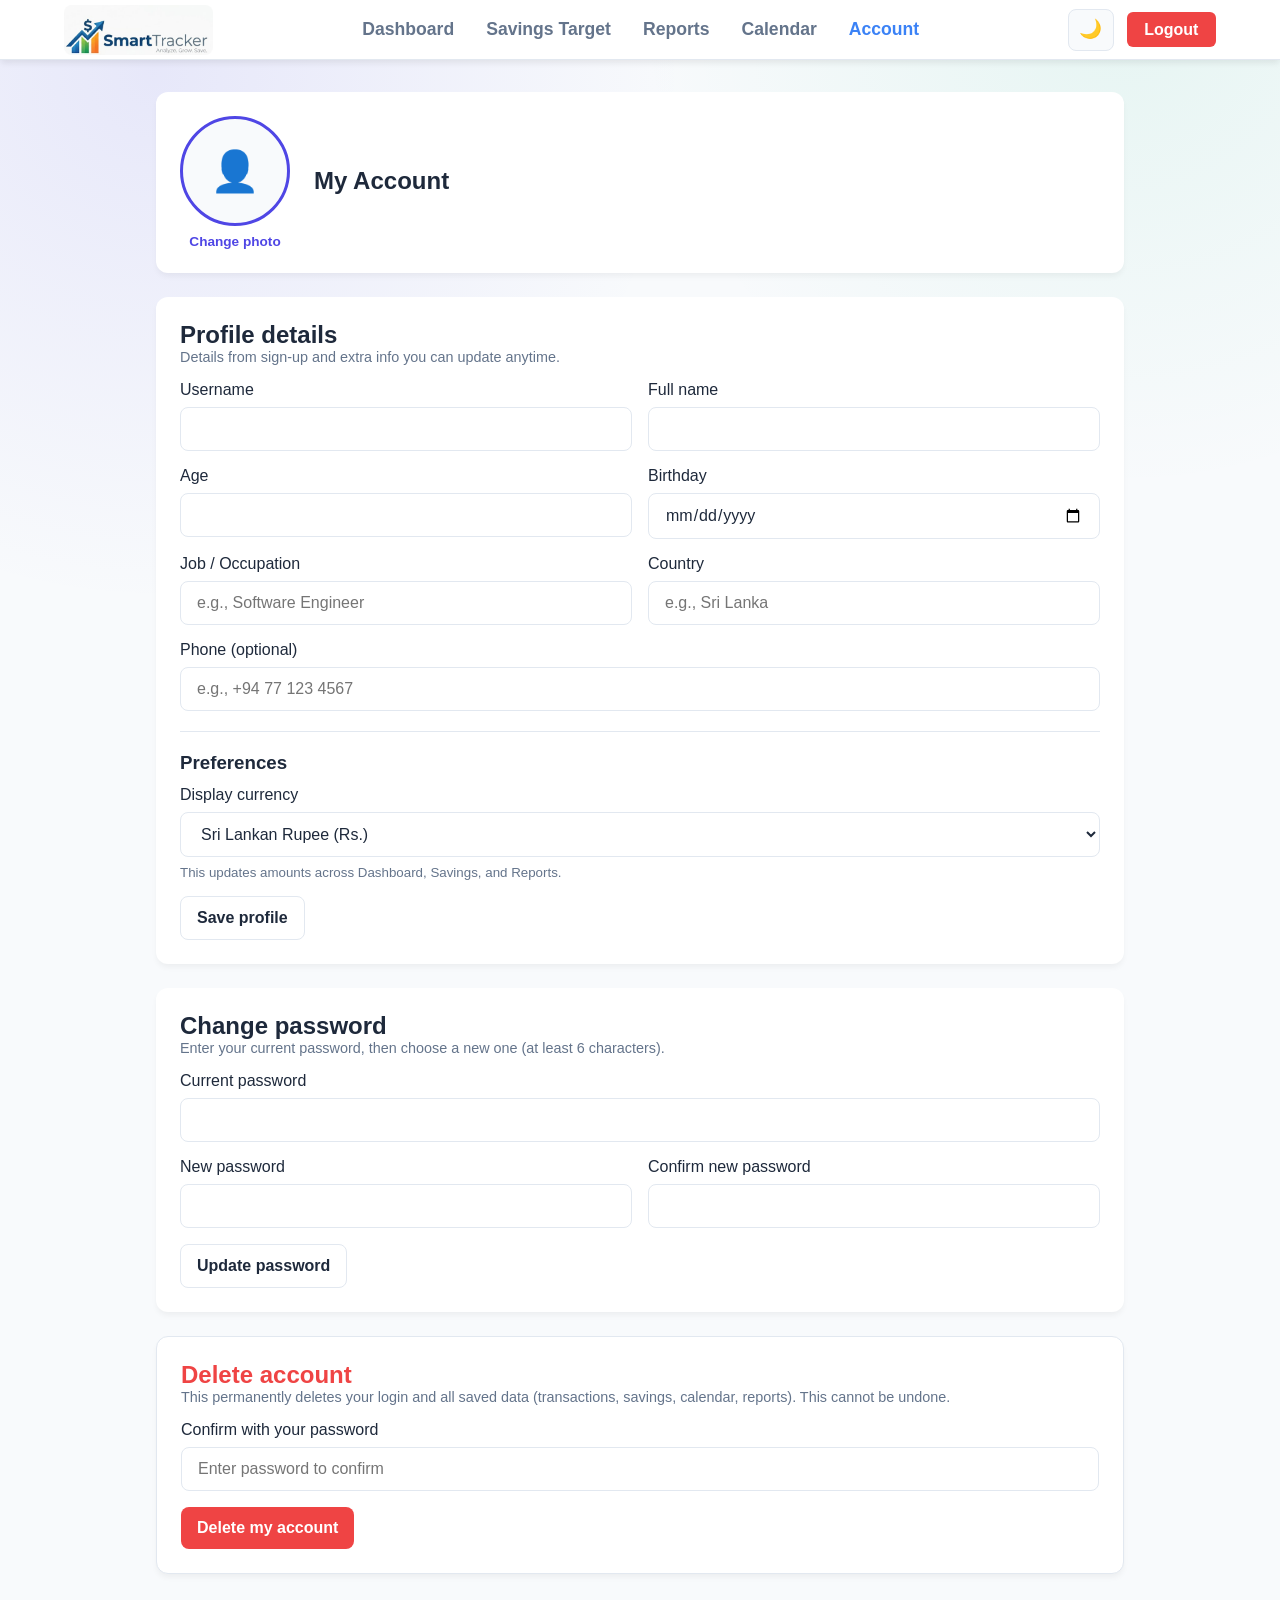
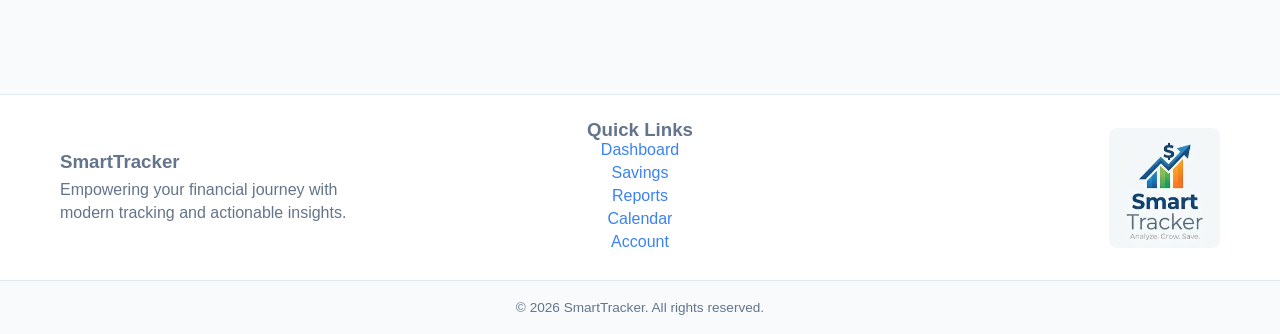
==== account.html @ 0b98fdbd "Add files via upload" ====
<!DOCTYPE html>
<html lang="en">
<head>
  <meta charset="UTF-8">
  <meta name="viewport" content="width=device-width, initial-scale=1.0">
  <title>My Account - Money Tracker</title>
  <link rel="stylesheet" href="css/main.css">
</head>
<body>
<div id="app-loading-bar" aria-hidden="true"></div>

<header class="app-header">
  <div class="nav-container">
    <a href="index.html" class="brand-logo">
      <img src="images/logo 2.png" alt="SmartTracker Logo" class="brand-logo-img">
    </a>

    <nav class="nav-links" id="nav-links">
      <a href="index.html" class="nav-link">Dashboard</a>
      <a href="savings.html" class="nav-link">Savings Target</a>
      <a href="reports.html" class="nav-link">Reports</a>
      <a href="calendar.html" class="nav-link">Calendar</a>
      <a href="account.html" class="nav-link active">Account</a>
      <button type="button" class="mobile-menu-logout">Logout</button>
    </nav>

    <div class="nav-actions">
      <button id="theme-toggle" class="btn-theme" type="button" aria-label="Toggle theme">🌙</button>
      <button id="logout-btn" class="btn-logout" type="button">Logout</button>
      <button id="hamburger-btn" class="hamburger-btn" type="button" aria-label="Open menu" aria-expanded="false">
        <span></span><span></span><span></span>
      </button>
    </div>
  </div>
</header>

<main>
  <section class="card account-hero">
    <div class="profile-photo-wrap">
      <img id="profile-photo-preview" class="profile-photo" src="" alt="Profile photo">
      <div id="profile-photo-placeholder" class="profile-photo-placeholder">👤</div>
      <label class="photo-upload-btn" for="profile-photo-input">Change photo</label>
      <input type="file" id="profile-photo-input" accept="image/*" hidden>
    </div>
    <div class="account-hero-text">
      <h2 id="account-display-name">My Account</h2>
      <p id="account-username" style="color:var(--text-muted); margin:0.25rem 0 0;"></p>
    </div>
  </section>

  <section class="card">
    <h2>Profile details</h2>
    <p style="color:var(--text-muted); font-size:0.9rem; margin-bottom:1rem;">
      Details from sign-up and extra info you can update anytime.
    </p>

    <form id="account-form">
      <div class="form-row">
        <div class="form-group">
          <label for="acc-username">Username</label>
          <input type="text" id="acc-username" readonly>
        </div>
        <div class="form-group">
          <label for="acc-fullname">Full name</label>
          <input type="text" id="acc-fullname" required>
        </div>
      </div>

      <div class="form-row">
        <div class="form-group">
          <label for="acc-age">Age</label>
          <input type="number" id="acc-age" min="1" required>
        </div>
        <div class="form-group">
          <label for="acc-dob">Birthday</label>
          <input type="date" id="acc-dob" required>
        </div>
      </div>

      <div class="form-row">
        <div class="form-group">
          <label for="acc-job">Job / Occupation</label>
          <input type="text" id="acc-job" placeholder="e.g., Software Engineer">
        </div>
        <div class="form-group">
          <label for="acc-country">Country</label>
          <input type="text" id="acc-country" placeholder="e.g., Sri Lanka">
        </div>
      </div>

      <div class="form-group">
        <label for="acc-phone">Phone (optional)</label>
        <input type="tel" id="acc-phone" placeholder="e.g., +94 77 123 4567">
      </div>

      <hr class="form-divider">

      <h3 style="margin-bottom:0.75rem;">Preferences</h3>
      <div class="form-group">
        <label for="acc-currency">Display currency</label>
        <select id="acc-currency">
          <option value="LKR">Sri Lankan Rupee (Rs.)</option>
          <option value="USD">US Dollar ($)</option>
          <option value="EUR">Euro (€)</option>
          <option value="GBP">British Pound (£)</option>
          <option value="INR">Indian Rupee (₹)</option>
        </select>
        <small style="color:var(--text-muted);">This updates amounts across Dashboard, Savings, and Reports.</small>
      </div>

      <div id="account-save-msg" class="save-msg" style="display:none;"></div>
      <button type="submit">Save profile</button>
    </form>
  </section>

  <section class="card">
    <h2>Change password</h2>
    <p style="color:var(--text-muted); font-size:0.9rem; margin-bottom:1rem;">
      Enter your current password, then choose a new one (at least 6 characters).
    </p>
    <form id="password-form">
      <div class="form-group">
        <label for="cur-password">Current password</label>
        <input type="password" id="cur-password" required autocomplete="current-password">
      </div>
      <div class="form-row">
        <div class="form-group">
          <label for="new-password">New password</label>
          <input type="password" id="new-password" required minlength="6" autocomplete="new-password">
        </div>
        <div class="form-group">
          <label for="confirm-password">Confirm new password</label>
          <input type="password" id="confirm-password" required minlength="6" autocomplete="new-password">
        </div>
      </div>
      <div id="password-msg" class="save-msg" style="display:none;"></div>
      <button type="submit">Update password</button>
    </form>
  </section>

  <section class="card danger-zone">
    <h2 style="color:var(--danger);">Delete account</h2>
    <p style="color:var(--text-muted); font-size:0.9rem; margin-bottom:1rem;">
      This permanently deletes your login and all saved data (transactions, savings, calendar, reports).
      This cannot be undone.
    </p>
    <div class="form-group">
      <label for="delete-password">Confirm with your password</label>
      <input type="password" id="delete-password" autocomplete="current-password" placeholder="Enter password to confirm">
    </div>
    <div id="delete-msg" class="save-msg" style="display:none;"></div>
    <button type="button" id="delete-account-btn" class="btn-danger-solid">Delete my account</button>
  </section>

</main>

<footer class="app-footer">
  <div class="footer-container">
    <div class="footer-brand">
      <h3>SmartTracker</h3>
      <p>Empowering your financial journey with<br>modern tracking and actionable insights.</p>
    </div>
    <div class="footer-links">
      <h3>Quick Links</h3>
      <ul>
        <li><a href="index.html">Dashboard</a></li>
        <li><a href="savings.html">Savings</a></li>
        <li><a href="reports.html">Reports</a></li>
        <li><a href="calendar.html">Calendar</a></li>
        <li><a href="account.html">Account</a></li>
      </ul>
    </div>
    <div class="footer-logo-wrapper">
      <img src="images/footer logo.png" alt="SmartTracker Logo" class="footer-logo-img">
    </div>
  </div>
  <div class="footer-bottom">
    <p>&copy; 2026 SmartTracker. All rights reserved.</p>
  </div>
</footer>

<script src="https://www.gstatic.com/firebasejs/10.13.2/firebase-app-compat.js"></script>
<script src="https://www.gstatic.com/firebasejs/10.13.2/firebase-auth-compat.js"></script>
<script src="https://www.gstatic.com/firebasejs/10.13.2/firebase-firestore-compat.js"></script>
<script src="js/firebase-config.js"></script>
<script src="js/firebase-init.js"></script>
<script src="js/main.js"></script>
<script src="js/account.js"></script>
</body>
</html>
---- css/main.css ----
:root {
  --primary-color: #4f46e5;
  --primary-rgb: 79, 70, 229;
  --primary-hover: #4338ca;
  --bg-color: #f8fafc;
  --card-bg: #ffffff;
  --text-color: #0f172a;
  --text-muted: #64748b;
  --border-color: #e2e8f0;
  --danger: #ef4444;
  --success: #10b981;
}

* {
  box-sizing: border-box;
  margin: 0;
  padding: 0;
  font-family: 'Segoe UI', Tahoma, Geneva, Verdana, sans-serif;
}

body {
  background-color: var(--bg-color);
  color: var(--text-color);
  display: flex;
  flex-direction: column;
  min-height: 100vh;
}

header {
  background-color: var(--card-bg);
  box-shadow: 0 1px 3px rgba(0,0,0,0.1);
  padding: 1rem 2rem;
  display: flex;
  justify-content: space-between;
  align-items: center;
  position: sticky;
  top: 0;
  z-index: 100;
}

.logo {
  display: flex;
  align-items: center;
  gap: 0.5rem;
  font-weight: 700;
  font-size: 1.25rem;
  color: var(--primary-color);
}

nav ul {
  display: flex;
  list-style: none;
  gap: 1.5rem;
}

nav a {
  text-decoration: none;
  color: var(--text-muted);
  font-weight: 500;
  transition: color 0.2s;
}

nav a:hover, nav a.active {
  color: var(--primary-color);
  font-weight: 700;
}

main {
  flex: 1;
  max-width: 1000px;
  width: 100%;
  margin: 2rem auto;
  padding: 0 1rem;
}

.card {
  background-color: var(--card-bg);
  border-radius: 12px;
  padding: 1.5rem;
  box-shadow: 0 4px 6px -1px rgba(0,0,0,0.05);
  margin-bottom: 1.5rem;
}

.form-group {
  margin-bottom: 1rem;
  display: flex;
  flex-direction: column;
  gap: 0.5rem;
}

input, select, button {
  padding: 0.75rem 1rem;
  border-radius: 8px;
  border: 1px solid var(--border-color);
  font-size: 1rem;
}

button {
  background-color: var(--primary-color);
  color: white;
  border: none;
  font-weight: 600;
  cursor: pointer;
  transition: background 0.2s;
}

button:hover {
  background-color: var(--primary-hover);
}


/* Light Theme Defaults */
:root {
  --bg-color: #f8fafc;
  --card-bg: #ffffff;
  --text-color: #1e293b;
  --text-muted: #64748b;
  --border-color: #e2e8f0;
  --primary: #3b82f6;
  --success: #10b981;
  --danger: #ef4444;
  --input-bg: #ffffff;
}

/* Dark Theme Overrides */
body.dark-mode {
  --bg-color: #0f172a;
  --card-bg: #1e293b;
  --text-color: #f8fafc;
  --text-muted: #94a3b8;
  --border-color: #334155;
  --input-bg: #0f172a;
}

/* Base Body Application */
body {
  background-color: var(--bg-color);
  color: var(--text-color);
  transition: background-color 0.3s ease, color 0.3s ease;
  font-family: Arial, sans-serif;
  margin: 0;
  padding: 0;
}

/* Cards & form controls use CSS variables */
.card, section.card {
  background-color: var(--card-bg);
  border-color: var(--border-color);
}

input, button, select {
  background-color: var(--input-bg);
  color: var(--text-color);
  border: 1px solid var(--border-color);
}

/* ==================== FULL-WIDTH FOOTER ==================== */
footer, .app-footer {
  width: 100% !important;
  max-width: 100% !important;
  background-color: var(--card-bg);
  color: var(--text-muted);
  margin-top: 4rem;
  border-top: 1px solid var(--border-color);
  box-sizing: border-box;
}

/* 3-Column Flex grid across the screen */
.footer-container {
  width: 100%;
  max-width: 1200px;
  margin: 0 auto;
  padding: 3rem 2rem 2rem;
  display: flex !important;
  flex-direction: row !important;
  justify-content: space-between !important;
  align-items: flex-start;
  gap: 2rem;
  box-sizing: border-box;
}

.footer-col {
  flex: 1;
}

/* Column 1: Brand Info */
.brand-col h3 {
  color: var(--text-color);
  font-size: 1.25rem;
  font-weight: 700;
  margin-bottom: 0.6rem;
}

.brand-col p {
  color: var(--text-muted);
  font-size: 0.9rem;
  line-height: 1.5;
  margin: 0;
  max-width: 320px;
}

/* Column 2: Quick Links (Centered alignment & left-aligned text) */
.links-col {
  display: flex;
  flex-direction: column;
  align-items: flex-start;
}

.links-col h4 {
  color: var(--text-color);
  font-size: 1rem;
  font-weight: 600;
  margin-bottom: 0.8rem;
}

.links-col ul {
  list-style: none !important;
  padding: 0 !important;
  margin: 0 !important;
}

.links-col li {
  margin-bottom: 0.5rem;
  list-style: none !important;
}

.links-col a {
  color: var(--text-muted);
  text-decoration: none;
  font-size: 0.9rem;
  transition: color 0.2s ease;
}

.links-col a:hover {
  color: var(--primary, var(--primary-color));
}

/* Column 3: Spacer for visual balance */
.empty-col {
  display: block;
}

/* Copyright Bar */
.footer-bottom {
  border-top: 1px solid var(--border-color);
  text-align: center;
  padding: 1.2rem 1.5rem;
  font-size: 0.85rem;
  color: var(--text-muted);
  background-color: var(--bg-color); /* Slightly different bottom strip */
}

@media (max-width: 600px) {
  header {
    flex-direction: column;
    gap: 1rem;
  }
  
  nav ul {
    gap: 1rem;
  }
}


/* Floating Theme Toggle Button */
.theme-toggle-btn {
  position: absolute;
  top: 1.5rem;
  right: 1.5rem;
  padding: 0.5rem 1rem;
  background-color: var(--card-bg);
  color: var(--text-color);
  border: 1px solid var(--border-color);
  border-radius: 8px;
  cursor: pointer;
  font-weight: 500;
  display: inline-flex;
  align-items: center;
  gap: 0.5rem;
  transition: all 0.2s ease;
  width: auto !important; /* Prevents stretching to full width */
  z-index: 100;
}

.theme-toggle-btn:hover {
  border-color: var(--primary);
}

/* Base layout: column flex for header/main/footer.
   Login page centers via .login-container instead of body. */
body {
  min-height: 100vh;
  display: flex;
  flex-direction: column;
  position: relative;
  margin: 0;
  padding: 0;
}


.logout-btn {
  background-color: var(--danger, #ef4444);
  color: #ffffff;
  border: none;
  padding: 0.5rem 1rem;
  border-radius: 6px;
  font-weight: 500;
  cursor: pointer;
  transition: opacity 0.2s ease;
}

.logout-btn:hover {
  opacity: 0.9;
}


/* Ensure header takes up 100% of page width */
header, .app-header {
  width: 100% !important;
  max-width: 100% !important;
  background-color: var(--card-bg);
  border-bottom: 1px solid var(--border-color);
  box-shadow: 0 4px 6px -1px rgba(0, 0, 0, 0.08);
}

/* Flex layout spread across the top */
.nav-container {
  width: 100%;
  max-width: 1400px; /* Expands wider across the screen */
  margin: 0 auto;
  padding: 0.8rem 2rem;
  display: flex !important;
  flex-direction: row !important;
  align-items: center !important;
  justify-content: space-between !important;
  box-sizing: border-box;
}

/* Left Section: Logo & Name */
.brand-logo {
  display: flex;
  align-items: center;
  gap: 0.6rem;
  text-decoration: none;
  font-size: 1.25rem;
  font-weight: 700;
  color: var(--text-color);
  white-space: nowrap;
}

.brand-name {
  color: var(--primary, var(--primary-color));
}

/* Middle Section: Links */
.nav-links {
  display: flex;
  align-items: center;
  gap: 2rem;
}

.nav-link {
  color: var(--text-muted);
  text-decoration: none;
  font-size: 1.1rem;
  font-weight: 500;
  white-space: nowrap;
  transition: color 0.2s ease;
  font-weight: 700;
}

.nav-link:hover,
.nav-link.active {
  color: var(--primary, var(--primary-color));
}

/* Right Section: Buttons */
.nav-actions {
  display: flex;
  align-items: center;
  gap: 0.8rem;
  white-space: nowrap;
}

.btn-theme {
  background: var(--bg-color);
  color: var(--text-color);
  border: 1px solid var(--border-color);
  padding: 0.55rem 1rem;
  border-radius: 6px;
  cursor: pointer;
  font-weight: 500;
}

.btn-logout {
  background: #ef4444;
  color: #ffffff;
  border: none;
  padding: 0.55rem 1.1rem;
  border-radius: 6px;
  cursor: pointer;
  font-weight: 600;
}


.brand-logo {
  display: flex;
  align-items: center;
  text-decoration: none;
}

.brand-logo-img {
  height: 55px;       /* Adjust this height to match your header size */
  width: auto;        /* Keeps original proportions */
  object-fit: contain;
  display: block;
  border-radius: 0.5rem;
}



/* Lock the header height */
.app-header {
  height: 60px; /* Set your preferred navbar height */
  display: flex;
  align-items: center;
  position: relative; /* Keeps positioning predictable */
}

.nav-container {
  height: 100%;
  display: flex;
  align-items: center;
}

/* Allow the image to scale larger without forcing the parent height */
.brand-logo-img {
  height: 50px; /* Larger than default, fits comfortably */
  width: auto;
  object-fit: contain;
}




/* Lock footer container height and arrange 3 equal columns */
.app-footer {
  background-color: var(--card-bg);
  overflow: hidden;
}

.footer-container {
  display: flex;
  align-items: center;
  justify-content: space-between;
  max-width: 1200px;
  margin: 0 auto;
  padding: 24px 20px;
  min-height: 140px; /* Locked fixed height for the container */
  box-sizing: border-box;
}

/* Equal distribution ensures center alignment for column 2 */
.footer-brand,
.footer-links,
.footer-logo-wrapper {
  flex: 1;
}

/* Left Column */
.footer-brand {
  text-align: left;
}

.footer-brand p {
  line-height: 1.4;
  margin-top: 6px;
}

/* Center Column */
.footer-links {
  text-align: center;
}

.footer-links ul {
  list-style: none;
  padding: 0;
  margin: 0;
}

.footer-links a {
  text-decoration: none;
  color: var(--primary, var(--primary-color));
}

/* Right Column: Logo sizing without increasing footer height */
.footer-logo-wrapper {
  display: flex;
  justify-content: flex-end;
  align-items: center;
  height: 100%;
}

.footer-logo-img {
  height: 120px; /* Make it as big as you want */
  width: auto;
  object-fit: contain;
  border-radius: 8px; /* Optional clean corners if image has a background */
}

.footer-links li {
  margin-bottom: 5px; /* Small gap between each link */
}


/* ==================== AMBIENT BACKGROUND (all app pages) ==================== */
/* Soft, theme-aware color washes instead of a static photo, so it always
   looks right whether the user is in light or dark mode. */
body {
  background-image:
    radial-gradient(circle at 12% 8%, rgba(var(--primary-rgb), 0.10), transparent 38%),
    radial-gradient(circle at 88% 0%, rgba(16, 185, 129, 0.08), transparent 34%),
    radial-gradient(circle at 50% 100%, rgba(239, 68, 68, 0.05), transparent 40%);
  background-attachment: fixed;
  background-repeat: no-repeat;
  background-color: var(--bg-color);
}

/* Cards sit on a solid surface so the wash reads as depth, not clutter */
.card {
  position: relative;
}

/* ==================== LOGIN PAGE HERO BACKGROUND ==================== */
.login-container {
  min-height: 100vh;
  width: 100%;
  display: flex;
  flex-direction: column;
  align-items: center;
  justify-content: center;
  position: relative;
  overflow: hidden;
  padding: 2rem 1rem;
  box-sizing: border-box;
  background-image:
    radial-gradient(circle at 18% 20%, rgba(var(--primary-rgb), 0.35), transparent 45%),
    radial-gradient(circle at 82% 8%, rgba(16, 185, 129, 0.22), transparent 42%),
    radial-gradient(circle at 50% 100%, rgba(239, 68, 68, 0.14), transparent 45%),
    var(--bg-color);
}

/* Fine dot-grid texture layered on top of the gradient wash for polish */
.login-container::before {
  content: "";
  position: absolute;
  inset: 0;
  background-image: radial-gradient(rgba(var(--primary-rgb), 0.35) 1px, transparent 1px);
  background-size: 26px 26px;
  -webkit-mask-image: radial-gradient(circle at 50% 30%, black, transparent 75%);
  mask-image: radial-gradient(circle at 50% 30%, black, transparent 75%);
  opacity: 0.35;
  pointer-events: none;
}

.login-card {
  position: relative;
  z-index: 1;
  box-shadow: 0 20px 45px -15px rgba(0, 0, 0, 0.25);
  border: 1px solid var(--border-color);
}

/* ---- Login hero: logo, name, tagline above the card ---- */
.login-brand {
  position: relative;
  z-index: 1;
  display: flex;
  flex-direction: column;
  align-items: center;
  text-align: center;
  margin-bottom: 0.5rem;
}

.login-brand-logo {
  height: 84px;
  width: auto;
  object-fit: contain;
  border-radius: 1rem;
  padding: 0.6rem;
  background: var(--card-bg);
  box-shadow: 0 12px 30px -10px rgba(var(--primary-rgb), 0.45);
  margin-bottom: 1rem;
}

@media (prefers-reduced-motion: no-preference) {
  .login-brand-logo {
    animation: login-logo-float 4s ease-in-out infinite;
  }
}

@keyframes login-logo-float {
  0%, 100% { transform: translateY(0); }
  50% { transform: translateY(-6px); }
}

.login-brand-name {
  font-size: 2rem;
  font-weight: 800;
  color: var(--text-color);
  margin: 0 0 0.4rem;
  letter-spacing: -0.01em;
}

.login-brand-name span {
  color: var(--primary-color);
}

.login-brand-tagline {
  color: var(--text-muted);
  font-size: 0.95rem;
  max-width: 320px;
  margin: 0;
}

@media (prefers-reduced-motion: no-preference) {
  .login-card {
    animation: login-card-in 0.5s ease both;
  }
}

@keyframes login-card-in {
  from { opacity: 0; transform: translateY(10px); }
  to { opacity: 1; transform: translateY(0); }
}




/* ==================== MOBILE RESPONSIVE NAV ==================== */
.hamburger-btn {
  display: none;
  flex-direction: column;
  justify-content: center;
  align-items: center;
  gap: 5px;
  width: 42px;
  height: 42px;
  padding: 8px;
  background: var(--bg-color);
  border: 1px solid var(--border-color);
  border-radius: 8px;
  cursor: pointer;
  transition: border-color 0.2s ease, background 0.2s ease;
}

.hamburger-btn span {
  display: block;
  width: 20px;
  height: 2.5px;
  background: var(--text-color);
  border-radius: 2px;
  transition: transform 0.25s ease, opacity 0.25s ease;
}

.hamburger-btn.open span:nth-child(1) {
  transform: translateY(7.5px) rotate(45deg);
}
.hamburger-btn.open span:nth-child(2) {
  opacity: 0;
}
.hamburger-btn.open span:nth-child(3) {
  transform: translateY(-7.5px) rotate(-45deg);
}

/* Compact icon-only theme toggle */
.btn-theme {
  background: var(--bg-color);
  color: var(--text-color);
  border: 1px solid var(--border-color);
  padding: 0.45rem 0.65rem;
  border-radius: 8px;
  cursor: pointer;
  font-weight: 500;
  font-size: 1.15rem;
  line-height: 1;
  min-width: 42px;
  min-height: 42px;
  display: inline-flex;
  align-items: center;
  justify-content: center;
}

.btn-theme:hover {
  border-color: var(--primary, var(--primary-color));
}

/* Mobile-only logout inside drawer */
.mobile-menu-logout {
  display: none;
}

@media (max-width: 768px) {
  .app-header {
    height: auto;
    min-height: 60px;
  }

  .nav-container {
    padding: 0.6rem 1rem;
    position: relative;
    flex-wrap: wrap;
  }

  /* Hide desktop nav links — shown in drawer */
  .nav-links {
    display: none;
    position: absolute;
    top: 100%;
    left: 0;
    right: 0;
    flex-direction: column;
    align-items: stretch;
    gap: 0;
    background: var(--card-bg);
    border-bottom: 1px solid var(--border-color);
    box-shadow: 0 8px 24px rgba(0, 0, 0, 0.12);
    padding: 0.5rem 0;
    z-index: 200;
  }

  .nav-links.open {
    display: flex;
  }

  .nav-links .nav-link {
    padding: 0.9rem 1.25rem;
    font-size: 1rem;
    border-bottom: 1px solid var(--border-color);
  }

  .nav-links .nav-link:last-of-type {
    border-bottom: none;
  }

  .mobile-menu-logout {
    display: block;
    margin: 0.75rem 1.25rem 0.5rem;
    width: calc(100% - 2.5rem);
    text-align: center;
    background: #ef4444;
    color: #fff;
    border: none;
    padding: 0.7rem 1rem;
    border-radius: 8px;
    font-weight: 600;
    cursor: pointer;
  }

  /* Hide desktop logout — use mobile one in drawer */
  .nav-actions .btn-logout {
    display: none;
  }

  .hamburger-btn {
    display: inline-flex;
  }

  .nav-actions {
    gap: 0.5rem;
  }

  /* Footer stacks on mobile */
  .footer-container {
    flex-direction: column !important;
    align-items: center !important;
    text-align: center;
    min-height: auto;
    padding: 1.5rem 1rem;
    gap: 1.5rem;
  }

  .footer-brand,
  .footer-links,
  .footer-logo-wrapper {
    flex: none;
    width: 100%;
    text-align: center;
  }

  .footer-logo-wrapper {
    justify-content: center;
  }

  .footer-logo-img {
    height: 80px;
  }

  .footer-links ul {
    display: flex;
    flex-direction: column;
    align-items: center;
    gap: 0.35rem;
  }

  /* Summary cards stack */
  main .card [style*="display: flex"] {
    flex-direction: column !important;
  }

  /* Login theme button stays compact */
  .theme-toggle-btn {
    top: 1rem;
    right: 1rem;
    padding: 0.45rem 0.65rem;
    min-width: 42px;
    font-size: 1.15rem;
  }
}

@media (max-width: 480px) {
  .brand-logo-img {
    height: 40px;
  }

  main {
    margin: 1rem auto;
    padding: 0 0.75rem;
  }

  .card {
    padding: 1rem;
  }
}

main {
  flex: 1;
  width: 100%;
  max-width: 1000px;
  margin: 2rem auto;
  padding: 0 1rem;
  box-sizing: border-box;
}


/* Locked category when Type = Income */
#category:disabled {
  opacity: 0.85;
  cursor: not-allowed;
  background-color: var(--bg-color);
  color: var(--text-muted);
}


/* ==================== ACCOUNT PAGE ==================== */
.account-hero {
  display: flex;
  align-items: center;
  gap: 1.5rem;
  flex-wrap: wrap;
}

.profile-photo-wrap {
  display: flex;
  flex-direction: column;
  align-items: center;
  gap: 0.5rem;
}

.profile-photo,
.profile-photo-placeholder {
  width: 110px;
  height: 110px;
  border-radius: 50%;
  object-fit: cover;
  border: 3px solid var(--primary-color);
  background: var(--bg-color);
}

.profile-photo-placeholder {
  display: flex;
  align-items: center;
  justify-content: center;
  font-size: 2.5rem;
}

.profile-photo {
  display: none;
}

.photo-upload-btn {
  font-size: 0.85rem;
  color: var(--primary-color);
  cursor: pointer;
  font-weight: 600;
}

.photo-upload-btn:hover {
  text-decoration: underline;
}

.form-row {
  display: flex;
  gap: 1rem;
  flex-wrap: wrap;
}

.form-row .form-group {
  flex: 1;
  min-width: 160px;
}

.form-divider {
  border: none;
  border-top: 1px solid var(--border-color);
  margin: 1.25rem 0;
}

.save-msg {
  padding: 0.65rem 0.9rem;
  border-radius: 8px;
  margin-bottom: 0.75rem;
  font-size: 0.9rem;
}

.save-msg.success {
  background: #d1fae5;
  color: #065f46;
  border: 1px solid #10b981;
}

body.dark-mode .save-msg.success {
  background: #064e3b;
  color: #a7f3d0;
}

/* ==================== BILL MONTHLY PROMPT ==================== */
.bill-monthly-box {
  background: var(--bg-color);
  border: 1px dashed var(--primary-color);
  border-radius: 8px;
  padding: 0.9rem 1rem;
  margin-bottom: 1rem;
}

.bill-monthly-q {
  font-weight: 600;
  margin-bottom: 0.5rem;
}

.bill-monthly-options {
  display: flex;
  flex-direction: column;
  gap: 0.4rem;
}

.bill-monthly-options label {
  display: flex;
  align-items: center;
  gap: 0.5rem;
  font-size: 0.95rem;
  cursor: pointer;
}

/* ==================== CALENDAR ==================== */
.cal-header {
  display: flex;
  align-items: center;
  justify-content: space-between;
  gap: 0.75rem;
  margin-bottom: 1rem;
}

.cal-title-wrap {
  text-align: center;
  flex: 1;
}

.cal-title-wrap h2 {
  margin: 0;
}

.cal-nav-btn {
  width: 42px;
  height: 42px;
  border-radius: 8px;
  font-size: 1.4rem;
  line-height: 1;
  padding: 0;
  background: var(--bg-color);
  color: var(--text-color);
  border: 1px solid var(--border-color);
  cursor: pointer;
}

.cal-nav-btn:hover {
  border-color: var(--primary-color);
  color: var(--primary-color);
}

.cal-weekdays {
  display: grid;
  grid-template-columns: repeat(7, 1fr);
  gap: 4px;
  margin-bottom: 4px;
  text-align: center;
  font-size: 0.8rem;
  font-weight: 600;
  color: var(--text-muted);
}

.cal-grid {
  display: grid;
  grid-template-columns: repeat(7, 1fr);
  gap: 4px;
}

.cal-cell {
  min-height: 72px;
  background: var(--bg-color);
  border: 1px solid var(--border-color);
  border-radius: 8px;
  padding: 4px;
  cursor: pointer;
  transition: border-color 0.15s;
  overflow: hidden;
}

.cal-cell:hover {
  border-color: var(--primary-color);
}

.cal-cell.empty {
  background: transparent;
  border-color: transparent;
  cursor: default;
}

.cal-cell.today {
  border-color: var(--primary-color);
  box-shadow: inset 0 0 0 1px var(--primary-color);
}

.cal-cell.has-event {
  background: rgba(var(--primary-rgb), 0.06);
}

.cal-day-num {
  font-size: 0.85rem;
  font-weight: 700;
  margin-bottom: 2px;
}

.cal-event-chip {
  font-size: 0.65rem;
  background: var(--primary-color);
  color: #fff;
  border-radius: 4px;
  padding: 1px 4px;
  margin-top: 2px;
  white-space: nowrap;
  overflow: hidden;
  text-overflow: ellipsis;
}

.cal-event-chip.bill {
  background: var(--danger);
}

.cal-event-more {
  font-size: 0.65rem;
  color: var(--text-muted);
}

.event-list {
  list-style: none;
  padding: 0;
  margin: 0;
}

.event-item {
  display: flex;
  justify-content: space-between;
  align-items: flex-start;
  gap: 0.75rem;
  padding: 0.9rem 0;
  border-bottom: 1px solid var(--border-color);
  flex-wrap: wrap;
}

.event-meta {
  font-size: 0.85rem;
  color: var(--text-muted);
  margin-top: 0.25rem;
}

.event-desc {
  font-size: 0.9rem;
  margin-top: 0.25rem;
}

.event-actions {
  display: flex;
  gap: 0.4rem;
}

.btn-edit-ev,
.btn-del-ev,
.btn-secondary {
  background: var(--bg-color);
  color: var(--text-color);
  border: 1px solid var(--border-color);
  padding: 0.35rem 0.7rem;
  border-radius: 6px;
  font-size: 0.85rem;
  cursor: pointer;
  font-weight: 500;
}

.btn-del-ev {
  background: #ef4444;
  color: #fff;
  border: none;
}

.btn-secondary {
  width: auto;
}

.badge-bill,
.badge-recur {
  display: inline-block;
  font-size: 0.7rem;
  padding: 0.1rem 0.4rem;
  border-radius: 4px;
  margin-left: 0.35rem;
  font-weight: 600;
}

.badge-bill {
  background: #fee2e2;
  color: #b91c1c;
}

.badge-recur {
  background: #dbeafe;
  color: #1d4ed8;
}

body.dark-mode .badge-bill {
  background: #7f1d1d;
  color: #fecaca;
}

body.dark-mode .badge-recur {
  background: #1e3a8a;
  color: #bfdbfe;
}

/* Toast notifications */
.app-toast {
  position: fixed;
  bottom: 1.25rem;
  left: 50%;
  transform: translateX(-50%) translateY(120%);
  background: var(--card-bg);
  color: var(--text-color);
  border: 1px solid var(--border-color);
  box-shadow: 0 10px 30px rgba(0,0,0,0.15);
  padding: 0.85rem 1.25rem;
  border-radius: 10px;
  z-index: 9999;
  max-width: min(92vw, 420px);
  font-size: 0.95rem;
  transition: transform 0.3s ease;
  pointer-events: none;
}

.app-toast.show {
  transform: translateX(-50%) translateY(0);
}

@media (max-width: 600px) {
  .cal-cell {
    min-height: 54px;
  }
  .cal-event-chip {
    display: none;
  }
  .cal-cell.has-event .cal-day-num::after {
    content: '';
    display: inline-block;
    width: 6px;
    height: 6px;
    border-radius: 50%;
    background: var(--primary-color);
    margin-left: 3px;
    vertical-align: middle;
  }
}


/* Account security sections */
.danger-zone {
  border: 1px solid rgba(239, 68, 68, 0.35);
}

.btn-danger-solid {
  background: #ef4444 !important;
  color: #fff !important;
  border: none !important;
  font-weight: 600;
  cursor: pointer;
  padding: 0.75rem 1rem;
  border-radius: 8px;
}

.btn-danger-solid:hover {
  opacity: 0.9;
}

.save-msg.error {
  background: #fee2e2;
  color: #991b1b;
  border: 1px solid #ef4444;
}

body.dark-mode .save-msg.error {
  background: #7f1d1d;
  color: #fecaca;
}


/* ==================== REPORT DETAIL ==================== */
.detail-top-bar {
  display: flex;
  justify-content: space-between;
  align-items: center;
  gap: 1rem;
  margin-bottom: 1rem;
  flex-wrap: wrap;
}

.back-link {
  text-decoration: none;
  color: var(--primary-color);
  font-weight: 700;
}

.report-hero h1 {
  margin: 0.15rem 0 0.35rem;
  font-size: 1.6rem;
}

.report-kicker {
  text-transform: uppercase;
  letter-spacing: 0.06em;
  font-size: 0.75rem;
  font-weight: 700;
  color: var(--primary-color);
  margin: 0;
}

.report-meta {
  color: var(--text-muted);
  font-size: 0.9rem;
  margin: 0 0 1.25rem;
}

.stat-grid {
  display: grid;
  grid-template-columns: repeat(4, 1fr);
  gap: 0.75rem;
}

.stat-card {
  background: var(--bg-color);
  border: 1px solid var(--border-color);
  border-radius: 10px;
  padding: 1rem;
}

.stat-card small {
  color: var(--text-muted);
  display: block;
  margin-bottom: 0.35rem;
}

.stat-card h3 {
  margin: 0;
  font-size: 1.15rem;
}

.stat-card.income h3 { color: var(--success); }
.stat-card.expense h3 { color: var(--danger); }
.stat-card.count h3 { color: var(--primary-color); }

.section-head h2 {
  margin: 0 0 0.2rem;
  font-size: 1.2rem;
}

.section-sub {
  color: var(--text-muted);
  font-size: 0.9rem;
  margin: 0 0 1rem;
}

.section-head.row-between {
  display: flex;
  justify-content: space-between;
  align-items: flex-start;
  gap: 1rem;
  flex-wrap: wrap;
  margin-bottom: 0.5rem;
}

.breakdown-layout {
  display: grid;
  grid-template-columns: 1fr 1.2fr;
  gap: 1.5rem;
  align-items: center;
}

.chart-wrap {
  max-width: 280px;
  margin: 0 auto;
  width: 100%;
}

.cat-table {
  width: 100%;
  border-collapse: collapse;
  font-size: 0.95rem;
}

.cat-table th,
.cat-table td {
  text-align: left;
  padding: 0.65rem 0.5rem;
  border-bottom: 1px solid var(--border-color);
}

.cat-table th {
  color: var(--text-muted);
  font-weight: 600;
  font-size: 0.8rem;
  text-transform: uppercase;
  letter-spacing: 0.03em;
}

.cat-dot {
  display: inline-block;
  width: 10px;
  height: 10px;
  border-radius: 50%;
  margin-right: 0.45rem;
  vertical-align: middle;
}

.filter-pills {
  display: flex;
  gap: 0.4rem;
  flex-wrap: wrap;
}

.pill {
  background: var(--bg-color);
  color: var(--text-color);
  border: 1px solid var(--border-color);
  border-radius: 999px;
  padding: 0.35rem 0.85rem;
  font-size: 0.85rem;
  font-weight: 600;
  cursor: pointer;
}

.pill.active {
  background: var(--primary-color);
  color: #fff;
  border-color: var(--primary-color);
}

.detail-tx-list {
  list-style: none;
  margin: 0;
  padding: 0;
}

.tx-row {
  display: flex;
  justify-content: space-between;
  align-items: center;
  gap: 1rem;
  padding: 0.85rem 0;
  border-bottom: 1px solid var(--border-color);
  flex-wrap: wrap;
}

.tx-title {
  font-weight: 600;
}

.tx-sub {
  display: flex;
  gap: 0.6rem;
  align-items: center;
  margin-top: 0.25rem;
  color: var(--text-muted);
  font-size: 0.85rem;
  flex-wrap: wrap;
}

.tx-badge {
  background: var(--bg-color);
  border: 1px solid var(--border-color);
  border-radius: 6px;
  padding: 0.1rem 0.45rem;
  font-size: 0.75rem;
  font-weight: 600;
}

.tx-amount {
  font-weight: 700;
  white-space: nowrap;
}

.tx-empty,
.empty-hint {
  color: var(--text-muted);
  padding: 1rem 0;
  list-style: none;
}

@media (max-width: 768px) {
  .stat-grid {
    grid-template-columns: 1fr 1fr;
  }
  .breakdown-layout {
    grid-template-columns: 1fr;
  }
}

@media print {
  .app-header,
  .app-footer,
  .detail-top-bar,
  .filter-pills,
  .hamburger-btn,
  .nav-actions {
    display: none !important;
  }
  body {
    background: #fff !important;
  }
  .card {
    box-shadow: none;
    border: 1px solid #ddd;
    break-inside: avoid;
  }
}

/* Login time-based greeting */
.login-greeting {
  margin-top: 0.75rem;
  font-size: 1.05rem;
  font-weight: 600;
  color: var(--primary-color, #4f46e5);
  min-height: 1.4em;
}


/* ==================== LOADING SKELETON ==================== */
body.app-loading main > .card:not(.keep-visible) {
  /* keep cards visible but stats pulse */
}

.skeleton-line {
  display: inline-block;
  height: 1.15rem;
  width: 5.5rem;
  border-radius: 6px;
  background: linear-gradient(90deg, var(--border-color) 25%, var(--bg-color) 50%, var(--border-color) 75%);
  background-size: 200% 100%;
  animation: skeleton-shimmer 1.2s ease-in-out infinite;
  vertical-align: middle;
}

.skeleton-line.wide { width: 8rem; }
.skeleton-line.block {
  display: block;
  width: 100%;
  height: 3.2rem;
  margin-top: 0.5rem;
}

@keyframes skeleton-shimmer {
  0% { background-position: 200% 0; }
  100% { background-position: -200% 0; }
}

body.app-loading #total-balance,
body.app-loading #total-income,
body.app-loading #total-expense {
  color: transparent !important;
  position: relative;
  min-height: 1.4rem;
}

body.app-loading #total-balance::after,
body.app-loading #total-income::after,
body.app-loading #total-expense::after {
  content: '';
  position: absolute;
  left: 0;
  top: 0.15rem;
  height: 1.15rem;
  width: 5.5rem;
  border-radius: 6px;
  background: linear-gradient(90deg, var(--border-color) 25%, var(--bg-color) 50%, var(--border-color) 75%);
  background-size: 200% 100%;
  animation: skeleton-shimmer 1.2s ease-in-out infinite;
}

body.app-loading #transaction-list {
  min-height: 4rem;
  position: relative;
}

body.app-loading #transaction-list::before {
  content: 'Loading your data…';
  color: var(--text-muted);
  font-size: 0.95rem;
}

/* Full-page soft overlay on first paint (optional) */
#app-loading-bar {
  position: fixed;
  top: 0;
  left: 0;
  height: 3px;
  width: 0%;
  background: var(--primary-color, #4f46e5);
  z-index: 99999;
  transition: width 0.4s ease;
  display: none;
}

body.app-loading #app-loading-bar {
  display: block;
  width: 70%;
  animation: load-bar 1.4s ease-in-out infinite;
}

@keyframes load-bar {
  0% { width: 10%; left: 0; }
  50% { width: 60%; left: 20%; }
  100% { width: 10%; left: 90%; }
}

/* ==================== CUSTOM CATEGORIES ==================== */
.custom-cat-row {
  display: flex;
  gap: 0.5rem;
  align-items: center;
  margin-top: 0.45rem;
  flex-wrap: wrap;
}

.custom-cat-row input {
  flex: 1;
  min-width: 140px;
  padding: 0.5rem 0.75rem;
  border-radius: 8px;
  border: 1px solid var(--border-color);
  background: var(--input-bg, var(--card-bg));
  color: var(--text-color);
  font-size: 0.9rem;
}

.btn-add-cat {
  background: var(--bg-color);
  color: var(--text-color);
  border: 1px solid var(--border-color);
  padding: 0.5rem 0.85rem;
  border-radius: 8px;
  font-weight: 600;
  cursor: pointer;
  font-size: 0.85rem;
  white-space: nowrap;
}

.btn-add-cat:hover {
  border-color: var(--primary-color, #4f46e5);
  color: var(--primary-color, #4f46e5);
}

.custom-cat-chips {
  display: flex;
  flex-wrap: wrap;
  gap: 0.4rem;
  margin-top: 0.55rem;
}

.cat-chip {
  display: inline-flex;
  align-items: center;
  gap: 0.35rem;
  background: var(--bg-color);
  border: 1px solid var(--border-color);
  border-radius: 999px;
  padding: 0.2rem 0.55rem 0.2rem 0.7rem;
  font-size: 0.8rem;
  font-weight: 600;
  color: var(--text-color);
}

.cat-chip button {
  background: transparent;
  border: none;
  color: var(--danger, #ef4444);
  cursor: pointer;
  font-size: 1rem;
  line-height: 1;
  padding: 0 0.15rem;
  font-weight: 700;
}

.custom-cat-hint {
  font-size: 0.8rem;
  color: var(--text-muted);
  margin-top: 0.35rem;
}
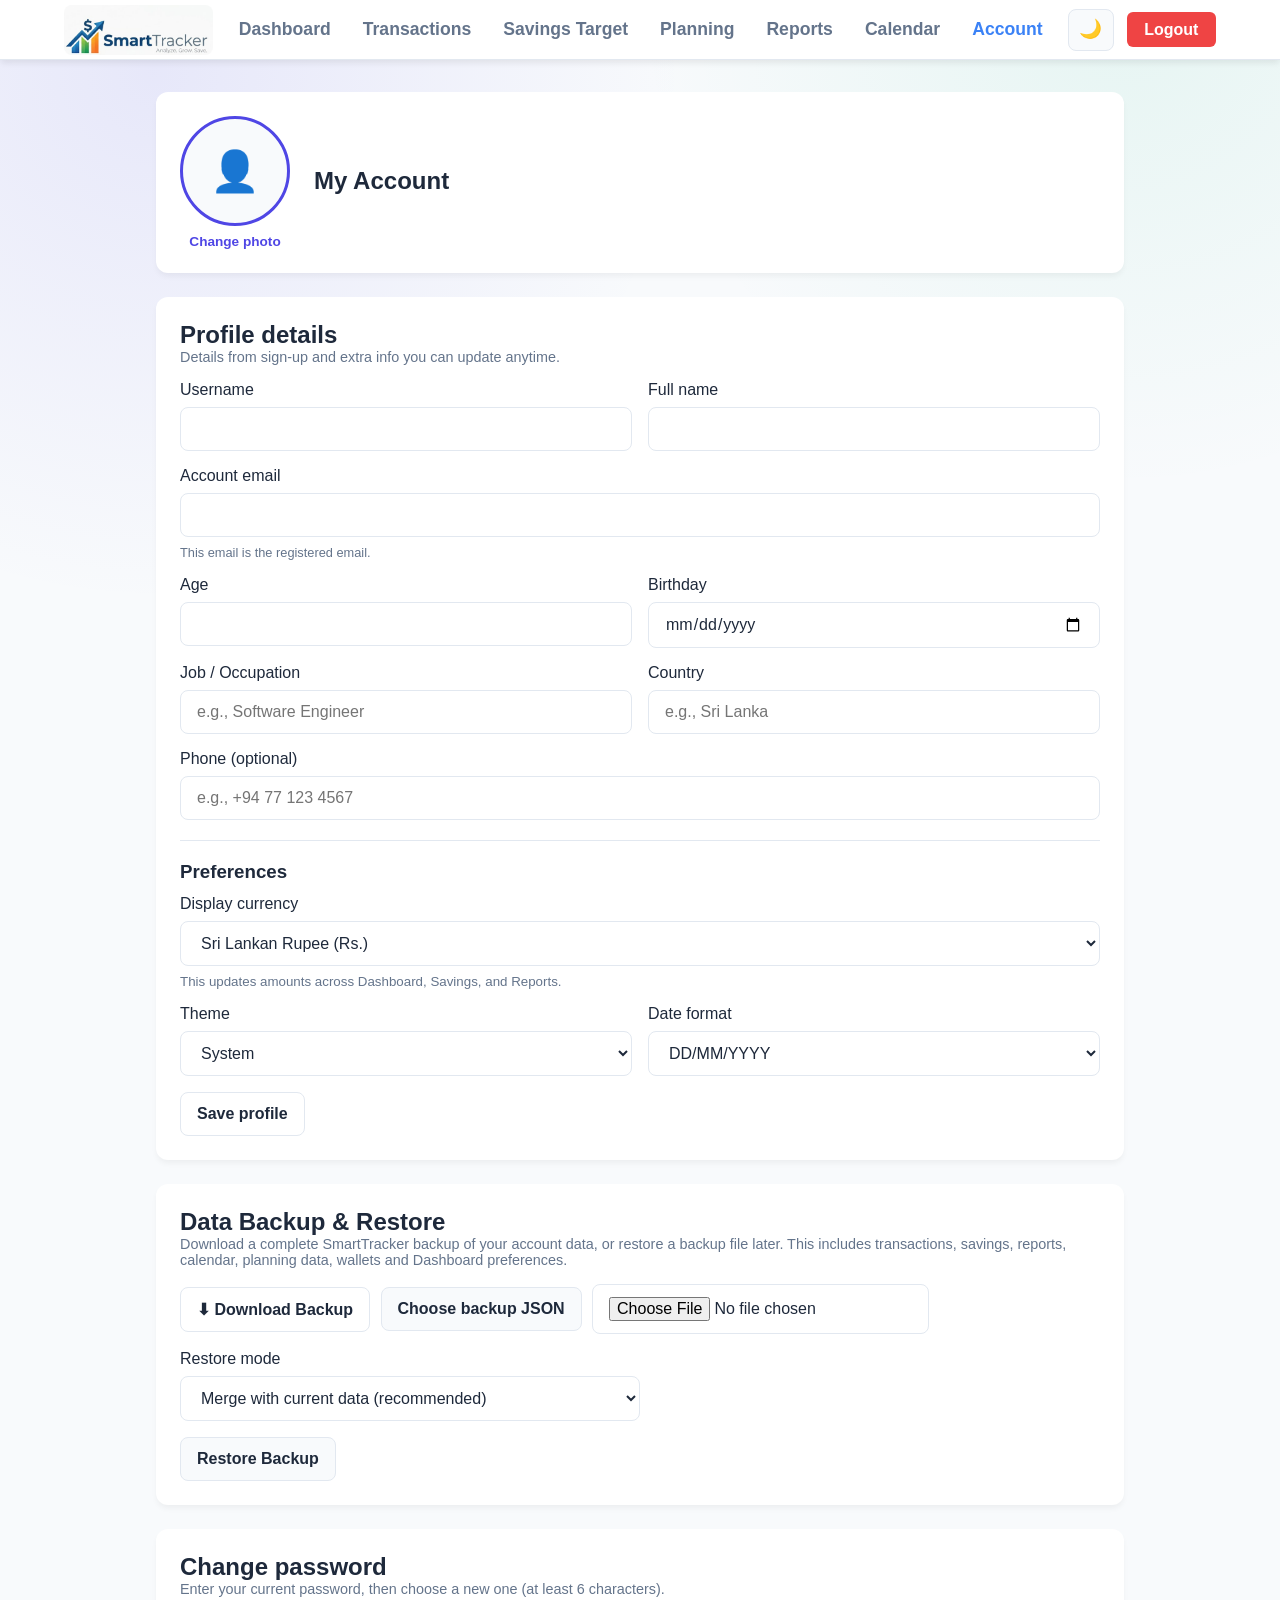
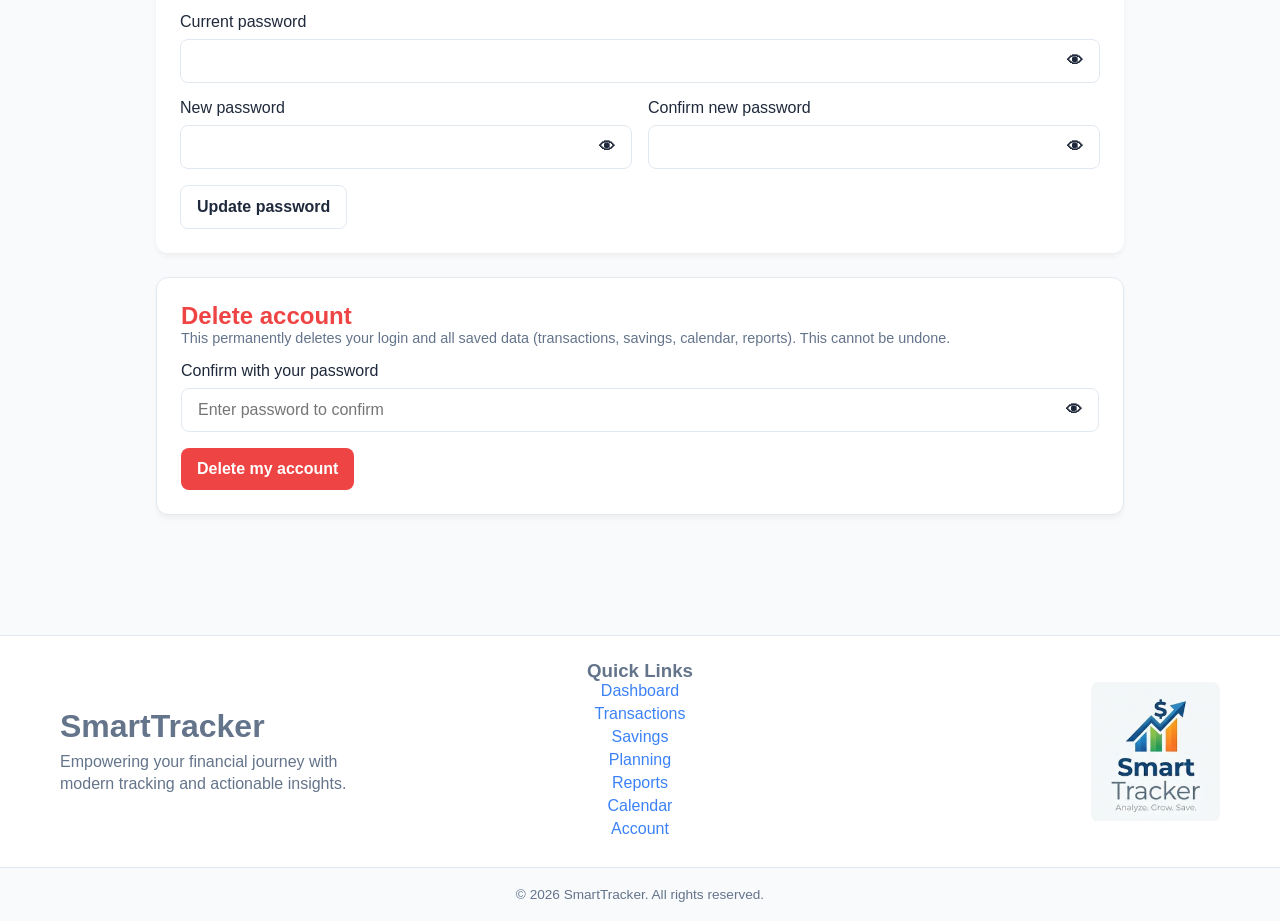
==== commit 1b5bdc2b: "Add files via upload" ====
--- a/account.html
+++ b/account.html
@@ -1,190 +1,401 @@
 <!DOCTYPE html>
 <html lang="en">
-<head>
-  <meta charset="UTF-8">
-  <meta name="viewport" content="width=device-width, initial-scale=1.0">
-  <title>My Account - Money Tracker</title>
-  <link rel="stylesheet" href="css/main.css">
-</head>
-<body>
-<div id="app-loading-bar" aria-hidden="true"></div>
-
-<header class="app-header">
-  <div class="nav-container">
-    <a href="index.html" class="brand-logo">
-      <img src="images/logo 2.png" alt="SmartTracker Logo" class="brand-logo-img">
+ <head>
+  <meta charset="utf-8"/>
+  <meta content="width=device-width, initial-scale=1.0" name="viewport"/>
+  <link href="manifest.json" rel="manifest"/>
+  <link href="icons/apple-touch-icon.png" rel="apple-touch-icon"/>
+  <meta content="#4f46e5" name="theme-color"/>
+  <meta content="yes" name="mobile-web-app-capable"/>
+  <meta content="yes" name="apple-mobile-web-app-capable"/>
+  <meta content="SmartTracker" name="apple-mobile-web-app-title"/>
+  <title>
+   My Account - Money Tracker
+  </title>
+  <link href="css/main.css" rel="stylesheet"/>
+  <link href="css/account.css" rel="stylesheet"/>
+  <link href="css/features.css" rel="stylesheet"/>
+ </head>
+ <body>
+  <div aria-hidden="true" id="app-loading-bar">
+  </div>
+  <header class="app-header">
+   <div class="nav-container">
+    <a class="brand-logo" href="index.html">
+     <img alt="SmartTracker Logo" class="brand-logo-img" src="images/logo 2.png"/>
     </a>
-
     <nav class="nav-links" id="nav-links">
-      <a href="index.html" class="nav-link">Dashboard</a>
-      <a href="savings.html" class="nav-link">Savings Target</a>
-      <a href="reports.html" class="nav-link">Reports</a>
-      <a href="calendar.html" class="nav-link">Calendar</a>
-      <a href="account.html" class="nav-link active">Account</a>
-      <button type="button" class="mobile-menu-logout">Logout</button>
+     <a class="nav-link" href="index.html">
+      Dashboard
+     </a>
+     <a class="nav-link" href="transactions.html">
+      Transactions
+     </a>
+     <a class="nav-link" href="savings.html">
+      Savings Target
+     </a>
+     <a class="nav-link" href="planning.html">
+      Planning
+     </a>
+     <a class="nav-link" href="reports.html">
+      Reports
+     </a>
+     <a class="nav-link" href="calendar.html">
+      Calendar
+     </a>
+     <a class="nav-link active" href="account.html">
+      Account
+     </a>
+     <button class="mobile-menu-logout" type="button">
+      Logout
+     </button>
     </nav>
-
     <div class="nav-actions">
-      <button id="theme-toggle" class="btn-theme" type="button" aria-label="Toggle theme">🌙</button>
-      <button id="logout-btn" class="btn-logout" type="button">Logout</button>
-      <button id="hamburger-btn" class="hamburger-btn" type="button" aria-label="Open menu" aria-expanded="false">
-        <span></span><span></span><span></span>
-      </button>
-    </div>
-  </div>
-</header>
-
-<main>
-  <section class="card account-hero">
+     <button aria-label="Toggle theme" class="btn-theme" id="theme-toggle" type="button">
+      🌙
+     </button>
+     <button class="btn-logout" id="logout-btn" type="button">
+      Logout
+     </button>
+     <button aria-expanded="false" aria-label="Open menu" class="hamburger-btn" id="hamburger-btn" type="button">
+      <span>
+      </span>
+      <span>
+      </span>
+      <span>
+      </span>
+     </button>
+    </div>
+   </div>
+  </header>
+  <main>
+   <section class="card account-hero">
     <div class="profile-photo-wrap">
-      <img id="profile-photo-preview" class="profile-photo" src="" alt="Profile photo">
-      <div id="profile-photo-placeholder" class="profile-photo-placeholder">👤</div>
-      <label class="photo-upload-btn" for="profile-photo-input">Change photo</label>
-      <input type="file" id="profile-photo-input" accept="image/*" hidden>
+     <img alt="Profile photo" class="profile-photo" id="profile-photo-preview" src=""/>
+     <div class="profile-photo-placeholder" id="profile-photo-placeholder">
+      👤
+     </div>
+     <label class="photo-upload-btn" for="profile-photo-input">
+      Change photo
+     </label>
+     <input accept="image/*" hidden="" id="profile-photo-input" type="file"/>
     </div>
     <div class="account-hero-text">
-      <h2 id="account-display-name">My Account</h2>
-      <p id="account-username" style="color:var(--text-muted); margin:0.25rem 0 0;"></p>
-    </div>
-  </section>
-
-  <section class="card">
-    <h2>Profile details</h2>
-    <p style="color:var(--text-muted); font-size:0.9rem; margin-bottom:1rem;">
-      Details from sign-up and extra info you can update anytime.
+     <h2 id="account-display-name">
+      My Account
+     </h2>
+     <p id="account-username">
+     </p>
+    </div>
+   </section>
+   <section class="card">
+    <h2>
+     Profile details
+    </h2>
+    <p class="account-style-1">
+     Details from sign-up and extra info you can update anytime.
     </p>
-
     <form id="account-form">
-      <div class="form-row">
-        <div class="form-group">
-          <label for="acc-username">Username</label>
-          <input type="text" id="acc-username" readonly>
-        </div>
-        <div class="form-group">
-          <label for="acc-fullname">Full name</label>
-          <input type="text" id="acc-fullname" required>
-        </div>
-      </div>
-
-      <div class="form-row">
-        <div class="form-group">
-          <label for="acc-age">Age</label>
-          <input type="number" id="acc-age" min="1" required>
-        </div>
-        <div class="form-group">
-          <label for="acc-dob">Birthday</label>
-          <input type="date" id="acc-dob" required>
-        </div>
-      </div>
-
-      <div class="form-row">
-        <div class="form-group">
-          <label for="acc-job">Job / Occupation</label>
-          <input type="text" id="acc-job" placeholder="e.g., Software Engineer">
-        </div>
-        <div class="form-group">
-          <label for="acc-country">Country</label>
-          <input type="text" id="acc-country" placeholder="e.g., Sri Lanka">
-        </div>
-      </div>
-
-      <div class="form-group">
-        <label for="acc-phone">Phone (optional)</label>
-        <input type="tel" id="acc-phone" placeholder="e.g., +94 77 123 4567">
-      </div>
-
-      <hr class="form-divider">
-
-      <h3 style="margin-bottom:0.75rem;">Preferences</h3>
-      <div class="form-group">
-        <label for="acc-currency">Display currency</label>
-        <select id="acc-currency">
-          <option value="LKR">Sri Lankan Rupee (Rs.)</option>
-          <option value="USD">US Dollar ($)</option>
-          <option value="EUR">Euro (€)</option>
-          <option value="GBP">British Pound (£)</option>
-          <option value="INR">Indian Rupee (₹)</option>
-        </select>
-        <small style="color:var(--text-muted);">This updates amounts across Dashboard, Savings, and Reports.</small>
-      </div>
-
-      <div id="account-save-msg" class="save-msg" style="display:none;"></div>
-      <button type="submit">Save profile</button>
+     <div class="form-row">
+      <div class="form-group">
+       <label for="acc-username">
+        Username
+       </label>
+       <input id="acc-username" readonly="" type="text"/>
+      </div>
+      <div class="form-group">
+       <label for="acc-fullname">
+        Full name
+       </label>
+       <input id="acc-fullname" required="" type="text"/>
+      </div>
+     </div>
+     <div class="form-row">
+      <div class="form-group account-email-group">
+       <label for="acc-email">
+        Account email
+       </label>
+       <input id="acc-email" readonly="" type="email"/>
+       <small class="field-hint">
+        This email is the registered email.
+       </small>
+      </div>
+     </div>
+     <div class="form-row">
+      <div class="form-group">
+       <label for="acc-age">
+        Age
+       </label>
+       <input id="acc-age" min="1" required="" type="number"/>
+      </div>
+      <div class="form-group">
+       <label for="acc-dob">
+        Birthday
+       </label>
+       <input id="acc-dob" required="" type="date"/>
+      </div>
+     </div>
+     <div class="form-row">
+      <div class="form-group">
+       <label for="acc-job">
+        Job / Occupation
+       </label>
+       <input id="acc-job" placeholder="e.g., Software Engineer" type="text"/>
+      </div>
+      <div class="form-group">
+       <label for="acc-country">
+        Country
+       </label>
+       <input id="acc-country" placeholder="e.g., Sri Lanka" type="text"/>
+      </div>
+     </div>
+     <div class="form-group">
+      <label for="acc-phone">
+       Phone (optional)
+      </label>
+      <input id="acc-phone" placeholder="e.g., +94 77 123 4567" type="tel"/>
+     </div>
+     <hr class="form-divider"/>
+     <h3 class="account-style-2">
+      Preferences
+     </h3>
+     <div class="form-group">
+      <label for="acc-currency">
+       Display currency
+      </label>
+      <select id="acc-currency">
+       <option value="LKR">
+        Sri Lankan Rupee (Rs.)
+       </option>
+       <option value="USD">
+        US Dollar ($)
+       </option>
+       <option value="EUR">
+        Euro (€)
+       </option>
+       <option value="GBP">
+        British Pound (£)
+       </option>
+       <option value="INR">
+        Indian Rupee (₹)
+       </option>
+      </select>
+      <small class="account-style-3">
+       This updates amounts across Dashboard, Savings, and Reports.
+      </small>
+     </div>
+     <div class="form-row">
+      <div class="form-group">
+       <label for="acc-theme">
+        Theme
+       </label>
+       <select id="acc-theme">
+        <option value="system">
+         System
+        </option>
+        <option value="light">
+         Light
+        </option>
+        <option value="dark">
+         Dark
+        </option>
+       </select>
+      </div>
+      <div class="form-group">
+       <label for="acc-date-format">
+        Date format
+       </label>
+       <select id="acc-date-format">
+        <option value="DD/MM/YYYY">
+         DD/MM/YYYY
+        </option>
+        <option value="MM/DD/YYYY">
+         MM/DD/YYYY
+        </option>
+        <option value="YYYY-MM-DD">
+         YYYY-MM-DD
+        </option>
+       </select>
+      </div>
+     </div>
+     <div class="save-msg" id="account-save-msg">
+     </div>
+     <button type="submit">
+      Save profile
+     </button>
     </form>
-  </section>
-
-  <section class="card">
-    <h2>Change password</h2>
-    <p style="color:var(--text-muted); font-size:0.9rem; margin-bottom:1rem;">
-      Enter your current password, then choose a new one (at least 6 characters).
+   </section>
+   <section class="card data-backup-card">
+    <h2>Data Backup &amp; Restore</h2>
+    <p class="account-style-1">Download a complete SmartTracker backup of your account data, or restore a backup file later. This includes transactions, savings, reports, calendar, planning data, wallets and Dashboard preferences.</p>
+    <div class="backup-actions">
+     <button id="download-backup-btn" type="button">⬇ Download Backup</button>
+     <label class="backup-file-label" for="restore-backup-file">Choose backup JSON</label>
+     <input accept="application/json,.json" id="restore-backup-file" type="file"/>
+    </div>
+    <div class="form-group backup-mode-group">
+     <label for="restore-mode">Restore mode</label>
+     <select id="restore-mode">
+      <option value="merge">Merge with current data (recommended)</option>
+      <option value="replace">Replace current SmartTracker data</option>
+     </select>
+    </div>
+    <button class="btn-secondary" disabled="" id="restore-backup-btn" type="button">Restore Backup</button>
+    <div aria-live="polite" class="save-msg" id="backup-restore-msg"></div>
+   </section>
+   <section class="card">
+    <h2>
+     Change password
+    </h2>
+    <p class="account-style-1">
+     Enter your current password, then choose a new one (at least 6 characters).
     </p>
     <form id="password-form">
-      <div class="form-group">
-        <label for="cur-password">Current password</label>
-        <input type="password" id="cur-password" required autocomplete="current-password">
-      </div>
-      <div class="form-row">
-        <div class="form-group">
-          <label for="new-password">New password</label>
-          <input type="password" id="new-password" required minlength="6" autocomplete="new-password">
-        </div>
-        <div class="form-group">
-          <label for="confirm-password">Confirm new password</label>
-          <input type="password" id="confirm-password" required minlength="6" autocomplete="new-password">
-        </div>
-      </div>
-      <div id="password-msg" class="save-msg" style="display:none;"></div>
-      <button type="submit">Update password</button>
+     <div class="form-group">
+      <label for="cur-password">
+       Current password
+      </label>
+      <div class="password-field">
+       <input autocomplete="current-password" id="cur-password" required="" type="password"/>
+       <button aria-label="Show password" aria-pressed="false" class="password-toggle" type="button">
+        👁
+       </button>
+      </div>
+     </div>
+     <div class="form-row">
+      <div class="form-group">
+       <label for="new-password">
+        New password
+       </label>
+       <div class="password-field">
+        <input autocomplete="new-password" id="new-password" minlength="6" required="" type="password"/>
+        <button aria-label="Show password" aria-pressed="false" class="password-toggle" type="button">
+         👁
+        </button>
+       </div>
+      </div>
+      <div class="form-group">
+       <label for="confirm-password">
+        Confirm new password
+       </label>
+       <div class="password-field">
+        <input autocomplete="new-password" id="confirm-password" minlength="6" required="" type="password"/>
+        <button aria-label="Show password" aria-pressed="false" class="password-toggle" type="button">
+         👁
+        </button>
+       </div>
+      </div>
+     </div>
+     <div class="save-msg" id="password-msg">
+     </div>
+     <button type="submit">
+      Update password
+     </button>
     </form>
-  </section>
-
-  <section class="card danger-zone">
-    <h2 style="color:var(--danger);">Delete account</h2>
-    <p style="color:var(--text-muted); font-size:0.9rem; margin-bottom:1rem;">
-      This permanently deletes your login and all saved data (transactions, savings, calendar, reports).
+   </section>
+   <section class="card danger-zone">
+    <h2 class="account-style-4">
+     Delete account
+    </h2>
+    <p class="account-style-1">
+     This permanently deletes your login and all saved data (transactions, savings, calendar, reports).
       This cannot be undone.
     </p>
     <div class="form-group">
-      <label for="delete-password">Confirm with your password</label>
-      <input type="password" id="delete-password" autocomplete="current-password" placeholder="Enter password to confirm">
-    </div>
-    <div id="delete-msg" class="save-msg" style="display:none;"></div>
-    <button type="button" id="delete-account-btn" class="btn-danger-solid">Delete my account</button>
-  </section>
-
-</main>
-
-<footer class="app-footer">
-  <div class="footer-container">
+     <label for="delete-password">
+      Confirm with your password
+     </label>
+     <div class="password-field">
+      <input autocomplete="current-password" id="delete-password" placeholder="Enter password to confirm" type="password"/>
+      <button aria-label="Show password" aria-pressed="false" class="password-toggle" type="button">
+       👁
+      </button>
+     </div>
+    </div>
+    <div class="save-msg" id="delete-msg">
+    </div>
+    <button class="btn-danger-solid" id="delete-account-btn" type="button">
+     Delete my account
+    </button>
+   </section>
+  </main>
+  <footer class="app-footer">
+   <div class="footer-container">
     <div class="footer-brand">
-      <h3>SmartTracker</h3>
-      <p>Empowering your financial journey with<br>modern tracking and actionable insights.</p>
+     <h1>
+      SmartTracker
+     </h1>
+     <p>
+      Empowering your financial journey with
+      <br/>
+      modern tracking and actionable insights.
+     </p>
     </div>
     <div class="footer-links">
-      <h3>Quick Links</h3>
-      <ul>
-        <li><a href="index.html">Dashboard</a></li>
-        <li><a href="savings.html">Savings</a></li>
-        <li><a href="reports.html">Reports</a></li>
-        <li><a href="calendar.html">Calendar</a></li>
-        <li><a href="account.html">Account</a></li>
-      </ul>
+     <h3>
+      Quick Links
+     </h3>
+     <ul>
+      <li>
+       <a href="index.html">
+        Dashboard
+       </a>
+      </li>
+      <li>
+       <a href="transactions.html">
+        Transactions
+       </a>
+      </li>
+      <li>
+       <a href="savings.html">
+        Savings
+       </a>
+      </li>
+      <li>
+       <a href="planning.html">
+        Planning
+       </a>
+      </li>
+      <li>
+       <a href="reports.html">
+        Reports
+       </a>
+      </li>
+      <li>
+       <a href="calendar.html">
+        Calendar
+       </a>
+      </li>
+      <li>
+       <a href="account.html">
+        Account
+       </a>
+      </li>
+     </ul>
     </div>
     <div class="footer-logo-wrapper">
-      <img src="images/footer logo.png" alt="SmartTracker Logo" class="footer-logo-img">
-    </div>
-  </div>
-  <div class="footer-bottom">
-    <p>&copy; 2026 SmartTracker. All rights reserved.</p>
-  </div>
-</footer>
-
-<script src="https://www.gstatic.com/firebasejs/10.13.2/firebase-app-compat.js"></script>
-<script src="https://www.gstatic.com/firebasejs/10.13.2/firebase-auth-compat.js"></script>
-<script src="https://www.gstatic.com/firebasejs/10.13.2/firebase-firestore-compat.js"></script>
-<script src="js/firebase-config.js"></script>
-<script src="js/firebase-init.js"></script>
-<script src="js/main.js"></script>
-<script src="js/account.js"></script>
-</body>
+     <img alt="SmartTracker Logo" class="footer-logo-img" src="images/footer logo.png"/>
+    </div>
+   </div>
+   <div class="footer-bottom">
+    <p>
+     © 2026 SmartTracker. All rights reserved.
+    </p>
+   </div>
+  </footer>
+  <script src="https://www.gstatic.com/firebasejs/10.13.2/firebase-app-compat.js">
+  </script>
+  <script src="https://www.gstatic.com/firebasejs/10.13.2/firebase-auth-compat.js">
+  </script>
+  <script src="https://www.gstatic.com/firebasejs/10.13.2/firebase-firestore-compat.js">
+  </script>
+  <script src="js/firebase-config.js">
+  </script>
+  <script src="js/firebase-init.js">
+  </script>
+  <script src="js/main.js">
+  </script>
+  <script src="js/account.js">
+  </script>
+ </body>
 </html>
--- a/css/main.css
+++ b/css/main.css
@@ -1,1632 +1,926 @@
 :root {
-  --primary-color: #4f46e5;
-  --primary-rgb: 79, 70, 229;
-  --primary-hover: #4338ca;
-  --bg-color: #f8fafc;
-  --card-bg: #ffffff;
-  --text-color: #0f172a;
-  --text-muted: #64748b;
-  --border-color: #e2e8f0;
-  --danger: #ef4444;
-  --success: #10b981;
+    --primary-color: #4f46e5;
+    --primary-rgb: 79, 70, 229;
+    --primary-hover: #4338ca;
+    --bg-color: #f8fafc;
+    --card-bg: #ffffff;
+    --text-color: #0f172a;
+    --text-muted: #64748b;
+    --border-color: #e2e8f0;
+    --danger: #ef4444;
+    --success: #10b981;
 }
 
 * {
-  box-sizing: border-box;
-  margin: 0;
-  padding: 0;
-  font-family: 'Segoe UI', Tahoma, Geneva, Verdana, sans-serif;
+    box-sizing: border-box;
+    margin: 0;
+    padding: 0;
+    font-family: 'Segoe UI', Tahoma, Geneva, Verdana, sans-serif;
 }
 
 body {
-  background-color: var(--bg-color);
-  color: var(--text-color);
-  display: flex;
-  flex-direction: column;
-  min-height: 100vh;
+    background-color: var(--bg-color);
+    color: var(--text-color);
+    display: flex;
+    flex-direction: column;
+    min-height: 100vh;
 }
 
 header {
-  background-color: var(--card-bg);
-  box-shadow: 0 1px 3px rgba(0,0,0,0.1);
-  padding: 1rem 2rem;
-  display: flex;
-  justify-content: space-between;
-  align-items: center;
-  position: sticky;
-  top: 0;
-  z-index: 100;
+    background-color: var(--card-bg);
+    box-shadow: 0 1px 3px rgba(0,0,0,0.1);
+    padding: 1rem 2rem;
+    display: flex;
+    justify-content: space-between;
+    align-items: center;
+    position: sticky;
+    top: 0;
+    z-index: 100;
 }
 
 .logo {
-  display: flex;
-  align-items: center;
-  gap: 0.5rem;
-  font-weight: 700;
-  font-size: 1.25rem;
-  color: var(--primary-color);
+    display: flex;
+    align-items: center;
+    gap: 0.5rem;
+    font-weight: 700;
+    font-size: 1.25rem;
+    color: var(--primary-color);
 }
 
 nav ul {
-  display: flex;
-  list-style: none;
-  gap: 1.5rem;
+    display: flex;
+    list-style: none;
+    gap: 1.5rem;
 }
 
 nav a {
-  text-decoration: none;
-  color: var(--text-muted);
-  font-weight: 500;
-  transition: color 0.2s;
+    text-decoration: none;
+    color: var(--text-muted);
+    font-weight: 500;
+    transition: color 0.2s;
 }
 
 nav a:hover, nav a.active {
-  color: var(--primary-color);
-  font-weight: 700;
+    color: var(--primary-color);
+    font-weight: 700;
 }
 
 main {
-  flex: 1;
-  max-width: 1000px;
-  width: 100%;
-  margin: 2rem auto;
-  padding: 0 1rem;
+    flex: 1;
+    max-width: 1000px;
+    width: 100%;
+    margin: 2rem auto;
+    padding: 0 1rem;
+    box-sizing: border-box;
 }
 
 .card {
-  background-color: var(--card-bg);
-  border-radius: 12px;
-  padding: 1.5rem;
-  box-shadow: 0 4px 6px -1px rgba(0,0,0,0.05);
-  margin-bottom: 1.5rem;
+    background-color: var(--card-bg);
+    border-radius: 12px;
+    padding: 1.5rem;
+    box-shadow: 0 4px 6px -1px rgba(0,0,0,0.05);
+    margin-bottom: 1.5rem;
 }
 
 .form-group {
-  margin-bottom: 1rem;
-  display: flex;
-  flex-direction: column;
-  gap: 0.5rem;
+    margin-bottom: 1rem;
+    display: flex;
+    flex-direction: column;
+    gap: 0.5rem;
 }
 
 input, select, button {
-  padding: 0.75rem 1rem;
-  border-radius: 8px;
-  border: 1px solid var(--border-color);
-  font-size: 1rem;
+    padding: 0.75rem 1rem;
+    border-radius: 8px;
+    border: 1px solid var(--border-color);
+    font-size: 1rem;
 }
 
 button {
-  background-color: var(--primary-color);
-  color: white;
-  border: none;
-  font-weight: 600;
-  cursor: pointer;
-  transition: background 0.2s;
+    background-color: var(--primary-color);
+    color: white;
+    border: none;
+    font-weight: 600;
+    cursor: pointer;
+    transition: background 0.2s;
 }
 
 button:hover {
-  background-color: var(--primary-hover);
-}
-
-
+    background-color: var(--primary-hover);
+}
 /* Light Theme Defaults */
+
 :root {
-  --bg-color: #f8fafc;
-  --card-bg: #ffffff;
-  --text-color: #1e293b;
-  --text-muted: #64748b;
-  --border-color: #e2e8f0;
-  --primary: #3b82f6;
-  --success: #10b981;
-  --danger: #ef4444;
-  --input-bg: #ffffff;
-}
-
+    --bg-color: #f8fafc;
+    --card-bg: #ffffff;
+    --text-color: #1e293b;
+    --text-muted: #64748b;
+    --border-color: #e2e8f0;
+    --primary: #3b82f6;
+    --success: #10b981;
+    --danger: #ef4444;
+    --input-bg: #ffffff;
+}
 /* Dark Theme Overrides */
+
 body.dark-mode {
-  --bg-color: #0f172a;
-  --card-bg: #1e293b;
-  --text-color: #f8fafc;
-  --text-muted: #94a3b8;
-  --border-color: #334155;
-  --input-bg: #0f172a;
-}
-
+    --bg-color: #0f172a;
+    --card-bg: #1e293b;
+    --text-color: #f8fafc;
+    --text-muted: #94a3b8;
+    --border-color: #334155;
+    --input-bg: #0f172a;
+}
 /* Base Body Application */
+
 body {
-  background-color: var(--bg-color);
-  color: var(--text-color);
-  transition: background-color 0.3s ease, color 0.3s ease;
-  font-family: Arial, sans-serif;
-  margin: 0;
-  padding: 0;
-}
-
+    background-color: var(--bg-color);
+    color: var(--text-color);
+    transition: background-color 0.3s ease, color 0.3s ease;
+    font-family: Arial, sans-serif;
+    margin: 0;
+    padding: 0;
+}
 /* Cards & form controls use CSS variables */
+
 .card, section.card {
-  background-color: var(--card-bg);
-  border-color: var(--border-color);
+    background-color: var(--card-bg);
+    border-color: var(--border-color);
 }
 
 input, button, select {
-  background-color: var(--input-bg);
-  color: var(--text-color);
-  border: 1px solid var(--border-color);
-}
-
+    background-color: var(--input-bg);
+    color: var(--text-color);
+    border: 1px solid var(--border-color);
+}
 /* ==================== FULL-WIDTH FOOTER ==================== */
+
 footer, .app-footer {
-  width: 100% !important;
-  max-width: 100% !important;
-  background-color: var(--card-bg);
-  color: var(--text-muted);
-  margin-top: 4rem;
-  border-top: 1px solid var(--border-color);
-  box-sizing: border-box;
-}
-
+    width: 100% !important;
+    max-width: 100% !important;
+    background-color: var(--card-bg);
+    color: var(--text-muted);
+    margin-top: 4rem;
+    border-top: 1px solid var(--border-color);
+    box-sizing: border-box;
+}
 /* 3-Column Flex grid across the screen */
+
 .footer-container {
-  width: 100%;
-  max-width: 1200px;
-  margin: 0 auto;
-  padding: 3rem 2rem 2rem;
-  display: flex !important;
-  flex-direction: row !important;
-  justify-content: space-between !important;
-  align-items: flex-start;
-  gap: 2rem;
-  box-sizing: border-box;
+    width: 100%;
+    max-width: 1200px;
+    margin: 0 auto;
+    padding: 3rem 2rem 2rem;
+    display: flex !important;
+    flex-direction: row !important;
+    justify-content: space-between !important;
+    align-items: flex-start;
+    gap: 2rem;
+    box-sizing: border-box;
 }
 
 .footer-col {
-  flex: 1;
-}
-
+    flex: 1;
+}
 /* Column 1: Brand Info */
+
 .brand-col h3 {
-  color: var(--text-color);
-  font-size: 1.25rem;
-  font-weight: 700;
-  margin-bottom: 0.6rem;
+    color: var(--text-color);
+    font-size: 1.25rem;
+    font-weight: 700;
+    margin-bottom: 0.6rem;
 }
 
 .brand-col p {
-  color: var(--text-muted);
-  font-size: 0.9rem;
-  line-height: 1.5;
-  margin: 0;
-  max-width: 320px;
-}
-
+    color: var(--text-muted);
+    font-size: 0.9rem;
+    line-height: 1.5;
+    margin: 0;
+    max-width: 320px;
+}
 /* Column 2: Quick Links (Centered alignment & left-aligned text) */
+
 .links-col {
-  display: flex;
-  flex-direction: column;
-  align-items: flex-start;
+    display: flex;
+    flex-direction: column;
+    align-items: flex-start;
 }
 
 .links-col h4 {
-  color: var(--text-color);
-  font-size: 1rem;
-  font-weight: 600;
-  margin-bottom: 0.8rem;
+    color: var(--text-color);
+    font-size: 1rem;
+    font-weight: 600;
+    margin-bottom: 0.8rem;
 }
 
 .links-col ul {
-  list-style: none !important;
-  padding: 0 !important;
-  margin: 0 !important;
+    list-style: none !important;
+    padding: 0 !important;
+    margin: 0 !important;
 }
 
 .links-col li {
-  margin-bottom: 0.5rem;
-  list-style: none !important;
+    margin-bottom: 0.5rem;
+    list-style: none !important;
 }
 
 .links-col a {
-  color: var(--text-muted);
-  text-decoration: none;
-  font-size: 0.9rem;
-  transition: color 0.2s ease;
+    color: var(--text-muted);
+    text-decoration: none;
+    font-size: 0.9rem;
+    transition: color 0.2s ease;
 }
 
 .links-col a:hover {
-  color: var(--primary, var(--primary-color));
-}
-
+    color: var(--primary, var(--primary-color));
+}
 /* Column 3: Spacer for visual balance */
+
 .empty-col {
-  display: block;
-}
-
+    display: block;
+}
 /* Copyright Bar */
+
 .footer-bottom {
-  border-top: 1px solid var(--border-color);
-  text-align: center;
-  padding: 1.2rem 1.5rem;
-  font-size: 0.85rem;
-  color: var(--text-muted);
-  background-color: var(--bg-color); /* Slightly different bottom strip */
+    border-top: 1px solid var(--border-color);
+    text-align: center;
+    padding: 1.2rem 1.5rem;
+    font-size: 0.85rem;
+    color: var(--text-muted);
+    background-color: var(--bg-color);
+    /* Slightly different bottom strip */
 }
 
 @media (max-width: 600px) {
-  header {
-    flex-direction: column;
-    gap: 1rem;
-  }
-  
-  nav ul {
-    gap: 1rem;
-  }
-}
-
-
+    header {
+        flex-direction: column;
+        gap: 1rem;
+    }
+    nav ul {
+        gap: 1rem;
+    }
+}
 /* Floating Theme Toggle Button */
+
 .theme-toggle-btn {
-  position: absolute;
-  top: 1.5rem;
-  right: 1.5rem;
-  padding: 0.5rem 1rem;
-  background-color: var(--card-bg);
-  color: var(--text-color);
-  border: 1px solid var(--border-color);
-  border-radius: 8px;
-  cursor: pointer;
-  font-weight: 500;
-  display: inline-flex;
-  align-items: center;
-  gap: 0.5rem;
-  transition: all 0.2s ease;
-  width: auto !important; /* Prevents stretching to full width */
-  z-index: 100;
+    position: absolute;
+    top: 1.5rem;
+    right: 1.5rem;
+    padding: 0.5rem 1rem;
+    background-color: var(--card-bg);
+    color: var(--text-color);
+    border: 1px solid var(--border-color);
+    border-radius: 8px;
+    cursor: pointer;
+    font-weight: 500;
+    display: inline-flex;
+    align-items: center;
+    gap: 0.5rem;
+    transition: all 0.2s ease;
+    width: auto !important;
+    /* Prevents stretching to full width */
+    z-index: 100;
 }
 
 .theme-toggle-btn:hover {
-  border-color: var(--primary);
-}
-
+    border-color: var(--primary);
+}
 /* Base layout: column flex for header/main/footer.
    Login page centers via .login-container instead of body. */
+
 body {
-  min-height: 100vh;
-  display: flex;
-  flex-direction: column;
-  position: relative;
-  margin: 0;
-  padding: 0;
-}
-
+    min-height: 100vh;
+    display: flex;
+    flex-direction: column;
+    position: relative;
+    margin: 0;
+    padding: 0;
+}
 
 .logout-btn {
-  background-color: var(--danger, #ef4444);
-  color: #ffffff;
-  border: none;
-  padding: 0.5rem 1rem;
-  border-radius: 6px;
-  font-weight: 500;
-  cursor: pointer;
-  transition: opacity 0.2s ease;
+    background-color: var(--danger, #ef4444);
+    color: #ffffff;
+    border: none;
+    padding: 0.5rem 1rem;
+    border-radius: 6px;
+    font-weight: 500;
+    cursor: pointer;
+    transition: opacity 0.2s ease;
 }
 
 .logout-btn:hover {
-  opacity: 0.9;
-}
-
-
+    opacity: 0.9;
+}
 /* Ensure header takes up 100% of page width */
+
 header, .app-header {
-  width: 100% !important;
-  max-width: 100% !important;
-  background-color: var(--card-bg);
-  border-bottom: 1px solid var(--border-color);
-  box-shadow: 0 4px 6px -1px rgba(0, 0, 0, 0.08);
-}
-
+    width: 100% !important;
+    max-width: 100% !important;
+    background-color: var(--card-bg);
+    border-bottom: 1px solid var(--border-color);
+    box-shadow: 0 4px 6px -1px rgba(0, 0, 0, 0.08);
+}
 /* Flex layout spread across the top */
+
 .nav-container {
-  width: 100%;
-  max-width: 1400px; /* Expands wider across the screen */
-  margin: 0 auto;
-  padding: 0.8rem 2rem;
-  display: flex !important;
-  flex-direction: row !important;
-  align-items: center !important;
-  justify-content: space-between !important;
-  box-sizing: border-box;
-}
-
+    width: 100%;
+    max-width: 1400px;
+    /* Expands wider across the screen */
+    margin: 0 auto;
+    padding: 0.8rem 2rem;
+    display: flex !important;
+    flex-direction: row !important;
+    align-items: center !important;
+    justify-content: space-between !important;
+    box-sizing: border-box;
+}
 /* Left Section: Logo & Name */
+
 .brand-logo {
-  display: flex;
-  align-items: center;
-  gap: 0.6rem;
-  text-decoration: none;
-  font-size: 1.25rem;
-  font-weight: 700;
-  color: var(--text-color);
-  white-space: nowrap;
+    display: flex;
+    align-items: center;
+    gap: 0.6rem;
+    text-decoration: none;
+    font-size: 1.25rem;
+    font-weight: 700;
+    color: var(--text-color);
+    white-space: nowrap;
 }
 
 .brand-name {
-  color: var(--primary, var(--primary-color));
-}
-
+    color: var(--primary, var(--primary-color));
+}
 /* Middle Section: Links */
+
 .nav-links {
-  display: flex;
-  align-items: center;
-  gap: 2rem;
+    display: flex;
+    align-items: center;
+    gap: 2rem;
 }
 
 .nav-link {
-  color: var(--text-muted);
-  text-decoration: none;
-  font-size: 1.1rem;
-  font-weight: 500;
-  white-space: nowrap;
-  transition: color 0.2s ease;
-  font-weight: 700;
-}
-
-.nav-link:hover,
-.nav-link.active {
-  color: var(--primary, var(--primary-color));
-}
-
+    color: var(--text-muted);
+    text-decoration: none;
+    font-size: 1.1rem;
+    font-weight: 700;
+    white-space: nowrap;
+    transition: color 0.2s ease;
+}
+
+.nav-link:hover, .nav-link.active {
+    color: var(--primary, var(--primary-color));
+}
 /* Right Section: Buttons */
+
 .nav-actions {
-  display: flex;
-  align-items: center;
-  gap: 0.8rem;
-  white-space: nowrap;
+    display: flex;
+    align-items: center;
+    gap: 0.8rem;
+    white-space: nowrap;
 }
 
 .btn-theme {
-  background: var(--bg-color);
-  color: var(--text-color);
-  border: 1px solid var(--border-color);
-  padding: 0.55rem 1rem;
-  border-radius: 6px;
-  cursor: pointer;
-  font-weight: 500;
+    background: var(--bg-color);
+    color: var(--text-color);
+    border: 1px solid var(--border-color);
+    padding: 0.55rem 1rem;
+    border-radius: 6px;
+    cursor: pointer;
+    font-weight: 500;
 }
 
 .btn-logout {
-  background: #ef4444;
-  color: #ffffff;
-  border: none;
-  padding: 0.55rem 1.1rem;
-  border-radius: 6px;
-  cursor: pointer;
-  font-weight: 600;
-}
-
+    background: #ef4444;
+    color: #ffffff;
+    border: none;
+    padding: 0.55rem 1.1rem;
+    border-radius: 6px;
+    cursor: pointer;
+    font-weight: 600;
+}
 
 .brand-logo {
-  display: flex;
-  align-items: center;
-  text-decoration: none;
+    display: flex;
+    align-items: center;
+    text-decoration: none;
 }
 
 .brand-logo-img {
-  height: 55px;       /* Adjust this height to match your header size */
-  width: auto;        /* Keeps original proportions */
-  object-fit: contain;
-  display: block;
-  border-radius: 0.5rem;
-}
-
-
-
+    height: 55px;
+    /* Adjust this height to match your header size */
+    width: auto;
+    /* Keeps original proportions */
+    object-fit: contain;
+    display: block;
+    border-radius: 0.5rem;
+}
 /* Lock the header height */
+
 .app-header {
-  height: 60px; /* Set your preferred navbar height */
-  display: flex;
-  align-items: center;
-  position: relative; /* Keeps positioning predictable */
+    height: 60px;
+    /* Set your preferred navbar height */
+    display: flex;
+    align-items: center;
+    position: relative;
+    /* Keeps positioning predictable */
 }
 
 .nav-container {
-  height: 100%;
-  display: flex;
-  align-items: center;
-}
-
+    height: 100%;
+    display: flex;
+    align-items: center;
+}
 /* Allow the image to scale larger without forcing the parent height */
+
 .brand-logo-img {
-  height: 50px; /* Larger than default, fits comfortably */
-  width: auto;
-  object-fit: contain;
-}
-
-
-
-
+    height: 50px;
+    /* Larger than default, fits comfortably */
+    width: auto;
+    object-fit: contain;
+}
 /* Lock footer container height and arrange 3 equal columns */
+
 .app-footer {
-  background-color: var(--card-bg);
-  overflow: hidden;
+    background-color: var(--card-bg);
+    overflow: hidden;
 }
 
 .footer-container {
-  display: flex;
-  align-items: center;
-  justify-content: space-between;
-  max-width: 1200px;
-  margin: 0 auto;
-  padding: 24px 20px;
-  min-height: 140px; /* Locked fixed height for the container */
-  box-sizing: border-box;
-}
-
+    display: flex;
+    align-items: center;
+    justify-content: space-between;
+    max-width: 1200px;
+    margin: 0 auto;
+    padding: 24px 20px;
+    min-height: 140px;
+    /* Locked fixed height for the container */
+    box-sizing: border-box;
+}
 /* Equal distribution ensures center alignment for column 2 */
-.footer-brand,
-.footer-links,
+
+.footer-brand, .footer-links, .footer-logo-wrapper {
+    flex: 1;
+}
+/* Left Column */
+
+.footer-brand {
+    text-align: left;
+}
+
+.footer-brand p {
+    line-height: 1.4;
+    margin-top: 6px;
+}
+/* Center Column */
+
+.footer-links {
+    text-align: center;
+}
+
+.footer-links ul {
+    list-style: none;
+    padding: 0;
+    margin: 0;
+}
+
+.footer-links a {
+    text-decoration: none;
+    color: var(--primary, var(--primary-color));
+}
+/* Right Column: Logo sizing without increasing footer height */
+
 .footer-logo-wrapper {
-  flex: 1;
-}
-
-/* Left Column */
-.footer-brand {
-  text-align: left;
-}
-
-.footer-brand p {
-  line-height: 1.4;
-  margin-top: 6px;
-}
-
-/* Center Column */
-.footer-links {
-  text-align: center;
-}
-
-.footer-links ul {
-  list-style: none;
-  padding: 0;
-  margin: 0;
-}
-
-.footer-links a {
-  text-decoration: none;
-  color: var(--primary, var(--primary-color));
-}
-
-/* Right Column: Logo sizing without increasing footer height */
-.footer-logo-wrapper {
-  display: flex;
-  justify-content: flex-end;
-  align-items: center;
-  height: 100%;
+    display: flex;
+    justify-content: flex-end;
+    align-items: center;
+    height: 100%;
 }
 
 .footer-logo-img {
-  height: 120px; /* Make it as big as you want */
-  width: auto;
-  object-fit: contain;
-  border-radius: 8px; /* Optional clean corners if image has a background */
+    height: 140px;
+    /* Make it as big as you want */
+    width: auto;
+    object-fit: contain;
+    border-radius: 8px;
+    /* Optional clean corners if image has a background */
 }
 
 .footer-links li {
-  margin-bottom: 5px; /* Small gap between each link */
-}
-
-
+    margin-bottom: 5px;
+    /* Small gap between each link */
+}
 /* ==================== AMBIENT BACKGROUND (all app pages) ==================== */
 /* Soft, theme-aware color washes instead of a static photo, so it always
    looks right whether the user is in light or dark mode. */
+
 body {
-  background-image:
-    radial-gradient(circle at 12% 8%, rgba(var(--primary-rgb), 0.10), transparent 38%),
-    radial-gradient(circle at 88% 0%, rgba(16, 185, 129, 0.08), transparent 34%),
-    radial-gradient(circle at 50% 100%, rgba(239, 68, 68, 0.05), transparent 40%);
-  background-attachment: fixed;
-  background-repeat: no-repeat;
-  background-color: var(--bg-color);
-}
-
+    background-image:     radial-gradient(circle at 12% 8%, rgba(var(--primary-rgb), 0.10), transparent 38%),     radial-gradient(circle at 88% 0%, rgba(16, 185, 129, 0.08), transparent 34%),     radial-gradient(circle at 50% 100%, rgba(239, 68, 68, 0.05), transparent 40%);
+    background-attachment: fixed;
+    background-repeat: no-repeat;
+    background-color: var(--bg-color);
+}
 /* Cards sit on a solid surface so the wash reads as depth, not clutter */
+
 .card {
-  position: relative;
-}
-
-/* ==================== LOGIN PAGE HERO BACKGROUND ==================== */
-.login-container {
-  min-height: 100vh;
-  width: 100%;
-  display: flex;
-  flex-direction: column;
-  align-items: center;
-  justify-content: center;
-  position: relative;
-  overflow: hidden;
-  padding: 2rem 1rem;
-  box-sizing: border-box;
-  background-image:
-    radial-gradient(circle at 18% 20%, rgba(var(--primary-rgb), 0.35), transparent 45%),
-    radial-gradient(circle at 82% 8%, rgba(16, 185, 129, 0.22), transparent 42%),
-    radial-gradient(circle at 50% 100%, rgba(239, 68, 68, 0.14), transparent 45%),
-    var(--bg-color);
-}
-
-/* Fine dot-grid texture layered on top of the gradient wash for polish */
-.login-container::before {
-  content: "";
-  position: absolute;
-  inset: 0;
-  background-image: radial-gradient(rgba(var(--primary-rgb), 0.35) 1px, transparent 1px);
-  background-size: 26px 26px;
-  -webkit-mask-image: radial-gradient(circle at 50% 30%, black, transparent 75%);
-  mask-image: radial-gradient(circle at 50% 30%, black, transparent 75%);
-  opacity: 0.35;
-  pointer-events: none;
-}
-
-.login-card {
-  position: relative;
-  z-index: 1;
-  box-shadow: 0 20px 45px -15px rgba(0, 0, 0, 0.25);
-  border: 1px solid var(--border-color);
-}
-
-/* ---- Login hero: logo, name, tagline above the card ---- */
-.login-brand {
-  position: relative;
-  z-index: 1;
-  display: flex;
-  flex-direction: column;
-  align-items: center;
-  text-align: center;
-  margin-bottom: 0.5rem;
-}
-
-.login-brand-logo {
-  height: 84px;
-  width: auto;
-  object-fit: contain;
-  border-radius: 1rem;
-  padding: 0.6rem;
-  background: var(--card-bg);
-  box-shadow: 0 12px 30px -10px rgba(var(--primary-rgb), 0.45);
-  margin-bottom: 1rem;
-}
-
-@media (prefers-reduced-motion: no-preference) {
-  .login-brand-logo {
-    animation: login-logo-float 4s ease-in-out infinite;
-  }
-}
-
-@keyframes login-logo-float {
-  0%, 100% { transform: translateY(0); }
-  50% { transform: translateY(-6px); }
-}
-
-.login-brand-name {
-  font-size: 2rem;
-  font-weight: 800;
-  color: var(--text-color);
-  margin: 0 0 0.4rem;
-  letter-spacing: -0.01em;
-}
-
-.login-brand-name span {
-  color: var(--primary-color);
-}
-
-.login-brand-tagline {
-  color: var(--text-muted);
-  font-size: 0.95rem;
-  max-width: 320px;
-  margin: 0;
-}
-
-@media (prefers-reduced-motion: no-preference) {
-  .login-card {
-    animation: login-card-in 0.5s ease both;
-  }
-}
-
-@keyframes login-card-in {
-  from { opacity: 0; transform: translateY(10px); }
-  to { opacity: 1; transform: translateY(0); }
-}
-
-
-
-
+    position: relative;
+}
 /* ==================== MOBILE RESPONSIVE NAV ==================== */
+
 .hamburger-btn {
-  display: none;
-  flex-direction: column;
-  justify-content: center;
-  align-items: center;
-  gap: 5px;
-  width: 42px;
-  height: 42px;
-  padding: 8px;
-  background: var(--bg-color);
-  border: 1px solid var(--border-color);
-  border-radius: 8px;
-  cursor: pointer;
-  transition: border-color 0.2s ease, background 0.2s ease;
+    display: none;
+    flex-direction: column;
+    justify-content: center;
+    align-items: center;
+    gap: 5px;
+    width: 42px;
+    height: 42px;
+    padding: 8px;
+    background: var(--bg-color);
+    border: 1px solid var(--border-color);
+    border-radius: 8px;
+    cursor: pointer;
+    transition: border-color 0.2s ease, background 0.2s ease;
 }
 
 .hamburger-btn span {
-  display: block;
-  width: 20px;
-  height: 2.5px;
-  background: var(--text-color);
-  border-radius: 2px;
-  transition: transform 0.25s ease, opacity 0.25s ease;
+    display: block;
+    width: 20px;
+    height: 2.5px;
+    background: var(--text-color);
+    border-radius: 2px;
+    transition: transform 0.25s ease, opacity 0.25s ease;
 }
 
 .hamburger-btn.open span:nth-child(1) {
-  transform: translateY(7.5px) rotate(45deg);
-}
+    transform: translateY(7.5px) rotate(45deg);
+}
+
 .hamburger-btn.open span:nth-child(2) {
-  opacity: 0;
-}
+    opacity: 0;
+}
+
 .hamburger-btn.open span:nth-child(3) {
-  transform: translateY(-7.5px) rotate(-45deg);
-}
-
+    transform: translateY(-7.5px) rotate(-45deg);
+}
 /* Compact icon-only theme toggle */
+
 .btn-theme {
-  background: var(--bg-color);
-  color: var(--text-color);
-  border: 1px solid var(--border-color);
-  padding: 0.45rem 0.65rem;
-  border-radius: 8px;
-  cursor: pointer;
-  font-weight: 500;
-  font-size: 1.15rem;
-  line-height: 1;
-  min-width: 42px;
-  min-height: 42px;
-  display: inline-flex;
-  align-items: center;
-  justify-content: center;
+    background: var(--bg-color);
+    color: var(--text-color);
+    border: 1px solid var(--border-color);
+    padding: 0.45rem 0.65rem;
+    border-radius: 8px;
+    cursor: pointer;
+    font-weight: 500;
+    font-size: 1.15rem;
+    line-height: 1;
+    min-width: 42px;
+    min-height: 42px;
+    display: inline-flex;
+    align-items: center;
+    justify-content: center;
 }
 
 .btn-theme:hover {
-  border-color: var(--primary, var(--primary-color));
-}
-
+    border-color: var(--primary, var(--primary-color));
+}
 /* Mobile-only logout inside drawer */
+
 .mobile-menu-logout {
-  display: none;
+    display: none;
 }
 
 @media (max-width: 768px) {
-  .app-header {
-    height: auto;
-    min-height: 60px;
-  }
-
-  .nav-container {
-    padding: 0.6rem 1rem;
+    .app-header {
+        height: auto;
+        min-height: 60px;
+    }
+    .nav-container {
+        padding: 0.6rem 1rem;
+        position: relative;
+        flex-wrap: wrap;
+    }
+    /* Hide desktop nav links — shown in drawer */
+    .nav-links {
+        display: none;
+        position: absolute;
+        top: 100%;
+        left: 0;
+        right: 0;
+        flex-direction: column;
+        align-items: stretch;
+        gap: 0;
+        background: var(--card-bg);
+        border-bottom: 1px solid var(--border-color);
+        box-shadow: 0 8px 24px rgba(0, 0, 0, 0.12);
+        padding: 0.5rem 0;
+        z-index: 200;
+    }
+    .nav-links.open {
+        display: flex;
+    }
+    .nav-links .nav-link {
+        padding: 0.9rem 1.25rem;
+        font-size: 1rem;
+        border-bottom: 1px solid var(--border-color);
+    }
+    .nav-links .nav-link:last-of-type {
+        border-bottom: none;
+    }
+    .mobile-menu-logout {
+        display: block;
+        margin: 0.75rem 1.25rem 0.5rem;
+        width: calc(100% - 2.5rem);
+        text-align: center;
+        background: #ef4444;
+        color: #fff;
+        border: none;
+        padding: 0.7rem 1rem;
+        border-radius: 8px;
+        font-weight: 600;
+        cursor: pointer;
+    }
+    /* Hide desktop logout — use mobile one in drawer */
+    .nav-actions .btn-logout {
+        display: none;
+    }
+    .hamburger-btn {
+        display: inline-flex;
+    }
+    .nav-actions {
+        gap: 0.5rem;
+    }
+    /* Footer stacks on mobile */
+    .footer-container {
+        flex-direction: column !important;
+        align-items: center !important;
+        text-align: center;
+        min-height: auto;
+        padding: 1.5rem 1rem;
+        gap: 1.5rem;
+    }
+    .footer-brand,   .footer-links,   .footer-logo-wrapper {
+        flex: none;
+        width: 100%;
+        text-align: center;
+    }
+    .footer-logo-wrapper {
+        justify-content: center;
+    }
+    .footer-logo-img {
+        height: 80px;
+    }
+    .footer-links ul {
+        display: flex;
+        flex-direction: column;
+        align-items: center;
+        gap: 0.35rem;
+    }
+    /* Summary cards stack */
+    main .card [style*="display: flex"] {
+        flex-direction: column !important;
+    }
+    /* Login theme button stays compact */
+    .theme-toggle-btn {
+        top: 1rem;
+        right: 1rem;
+        padding: 0.45rem 0.65rem;
+        min-width: 42px;
+        font-size: 1.15rem;
+    }
+}
+
+@media (max-width: 480px) {
+    .brand-logo-img {
+        height: 40px;
+    }
+    main {
+        margin: 1rem auto;
+        padding: 0 0.75rem;
+    }
+    .card {
+        padding: 1rem;
+    }
+}
+
+/* ==================== LOADING SKELETON ==================== */
+
+.skeleton-line {
+    display: inline-block;
+    height: 1.15rem;
+    width: 5.5rem;
+    border-radius: 6px;
+    background: linear-gradient(90deg, var(--border-color) 25%, var(--bg-color) 50%, var(--border-color) 75%);
+    background-size: 200% 100%;
+    animation: skeleton-shimmer 1.2s ease-in-out infinite;
+    vertical-align: middle;
+}
+
+.skeleton-line.wide {
+    width: 8rem;
+}
+
+.skeleton-line.block {
+    display: block;
+    width: 100%;
+    height: 3.2rem;
+    margin-top: 0.5rem;
+}
+
+@keyframes skeleton-shimmer {
+    0% {
+        background-position: 200% 0;
+    }
+    100% {
+        background-position: -200% 0;
+    }
+}
+
+body.app-loading #total-balance, body.app-loading #total-income, body.app-loading #total-expense, body.app-loading #total-savings {
+    color: transparent !important;
     position: relative;
-    flex-wrap: wrap;
-  }
-
-  /* Hide desktop nav links — shown in drawer */
-  .nav-links {
+    min-height: 1.4rem;
+}
+
+body.app-loading #total-balance::after, body.app-loading #total-income::after, body.app-loading #total-expense::after, body.app-loading #total-savings::after {
+    content: '';
+    position: absolute;
+    left: 0;
+    top: 0.15rem;
+    height: 1.15rem;
+    width: 5.5rem;
+    border-radius: 6px;
+    background: linear-gradient(90deg, var(--border-color) 25%, var(--bg-color) 50%, var(--border-color) 75%);
+    background-size: 200% 100%;
+    animation: skeleton-shimmer 1.2s ease-in-out infinite;
+}
+
+body.app-loading #transaction-list {
+    min-height: 4rem;
+    position: relative;
+}
+
+body.app-loading #transaction-list::before {
+    content: 'Loading your data…';
+    color: var(--text-muted);
+    font-size: 0.95rem;
+}
+/* Full-page soft overlay on first paint (optional) */
+
+#app-loading-bar {
+    position: fixed;
+    top: 0;
+    left: 0;
+    height: 3px;
+    width: 0%;
+    background: var(--primary-color, #4f46e5);
+    z-index: 99999;
+    transition: width 0.4s ease;
     display: none;
+}
+
+body.app-loading #app-loading-bar {
+    display: block;
+    width: 70%;
+    animation: load-bar 1.4s ease-in-out infinite;
+}
+
+@keyframes load-bar {
+    0% {
+        width: 10%;
+        left: 0;
+    }
+    50% {
+        width: 60%;
+        left: 20%;
+    }
+    100% {
+        width: 10%;
+        left: 90%;
+    }
+}
+/* ==================== COMMON FORM / AUTH UTILITIES ==================== */
+
+.password-field {
+    position: relative;
+}
+
+.password-field input {
+    width: 100%;
+    padding-right: 3rem;
+}
+
+.password-toggle {
     position: absolute;
-    top: 100%;
-    left: 0;
-    right: 0;
-    flex-direction: column;
-    align-items: stretch;
-    gap: 0;
+    right: 0.45rem;
+    top: 50%;
+    transform: translateY(-50%);
+    width: 2.25rem;
+    height: 2.25rem;
+    padding: 0;
+    border: 0;
+    border-radius: 7px;
+    background: transparent;
+    color: var(--text-color);
+    cursor: pointer;
+    display: grid;
+    place-items: center;
+    box-shadow: none;
+}
+
+.password-toggle:hover {
+    background: var(--bg-color);
+}
+
+.field-hint {
+    color: var(--text-muted);
+    font-size: 0.8rem;
+}
+/* Common in-app toast used by multiple pages */
+
+.app-toast {
+    position: fixed;
+    bottom: 1.25rem;
+    left: 50%;
+    transform: translateX(-50%) translateY(120%);
     background: var(--card-bg);
-    border-bottom: 1px solid var(--border-color);
-    box-shadow: 0 8px 24px rgba(0, 0, 0, 0.12);
-    padding: 0.5rem 0;
-    z-index: 200;
-  }
-
-  .nav-links.open {
-    display: flex;
-  }
-
-  .nav-links .nav-link {
-    padding: 0.9rem 1.25rem;
+    color: var(--text-color);
+    border: 1px solid var(--border-color);
+    box-shadow: 0 10px 30px rgba(0,0,0,0.15);
+    padding: 0.85rem 1.25rem;
+    border-radius: 10px;
+    z-index: 9999;
+    max-width: min(92vw, 420px);
+    font-size: 0.95rem;
+    transition: transform 0.3s ease;
+    pointer-events: none;
+}
+
+.app-toast.show {
+    transform: translateX(-50%) translateY(0);
+}
+
+
+/* ==================== GLOBAL SEARCH / SYNC / PWA UPDATE ==================== */
+.btn-global-search {
+    background: var(--bg-color);
+    color: var(--text-color);
+    border: 1px solid var(--border-color);
+    width: 42px;
+    height: 42px;
+    padding: 0;
+    border-radius: 8px;
+    display: inline-flex;
+    align-items: center;
+    justify-content: center;
     font-size: 1rem;
-    border-bottom: 1px solid var(--border-color);
-  }
-
-  .nav-links .nav-link:last-of-type {
-    border-bottom: none;
-  }
-
-  .mobile-menu-logout {
-    display: block;
-    margin: 0.75rem 1.25rem 0.5rem;
-    width: calc(100% - 2.5rem);
-    text-align: center;
-    background: #ef4444;
-    color: #fff;
-    border: none;
-    padding: 0.7rem 1rem;
-    border-radius: 8px;
-    font-weight: 600;
-    cursor: pointer;
-  }
-
-  /* Hide desktop logout — use mobile one in drawer */
-  .nav-actions .btn-logout {
+}
+.global-search-modal {
+    position: fixed;
+    inset: 0;
+    z-index: 10000;
     display: none;
-  }
-
-  .hamburger-btn {
-    display: inline-flex;
-  }
-
-  .nav-actions {
-    gap: 0.5rem;
-  }
-
-  /* Footer stacks on mobile */
-  .footer-container {
-    flex-direction: column !important;
-    align-items: center !important;
-    text-align: center;
-    min-height: auto;
-    padding: 1.5rem 1rem;
-    gap: 1.5rem;
-  }
-
-  .footer-brand,
-  .footer-links,
-  .footer-logo-wrapper {
-    flex: none;
-    width: 100%;
-    text-align: center;
-  }
-
-  .footer-logo-wrapper {
+    align-items: flex-start;
     justify-content: center;
-  }
-
-  .footer-logo-img {
-    height: 80px;
-  }
-
-  .footer-links ul {
-    display: flex;
-    flex-direction: column;
-    align-items: center;
-    gap: 0.35rem;
-  }
-
-  /* Summary cards stack */
-  main .card [style*="display: flex"] {
-    flex-direction: column !important;
-  }
-
-  /* Login theme button stays compact */
-  .theme-toggle-btn {
-    top: 1rem;
-    right: 1rem;
-    padding: 0.45rem 0.65rem;
-    min-width: 42px;
-    font-size: 1.15rem;
-  }
-}
-
-@media (max-width: 480px) {
-  .brand-logo-img {
-    height: 40px;
-  }
-
-  main {
-    margin: 1rem auto;
-    padding: 0 0.75rem;
-  }
-
-  .card {
+    padding: min(12vh, 90px) 1rem 1rem;
+    background: rgba(15, 23, 42, 0.62);
+    backdrop-filter: blur(4px);
+}
+.global-search-modal.open { display: flex; }
+.global-search-panel {
+    width: min(760px, 100%);
+    max-height: 78vh;
+    overflow: hidden;
+    background: var(--card-bg);
+    color: var(--text-color);
+    border: 1px solid var(--border-color);
+    border-radius: 14px;
+    box-shadow: 0 24px 70px rgba(0,0,0,0.28);
     padding: 1rem;
-  }
-}
-
-main {
-  flex: 1;
-  width: 100%;
-  max-width: 1000px;
-  margin: 2rem auto;
-  padding: 0 1rem;
-  box-sizing: border-box;
-}
-
-
-/* Locked category when Type = Income */
-#category:disabled {
-  opacity: 0.85;
-  cursor: not-allowed;
-  background-color: var(--bg-color);
-  color: var(--text-muted);
-}
-
-
-/* ==================== ACCOUNT PAGE ==================== */
-.account-hero {
-  display: flex;
-  align-items: center;
-  gap: 1.5rem;
-  flex-wrap: wrap;
-}
-
-.profile-photo-wrap {
-  display: flex;
-  flex-direction: column;
-  align-items: center;
-  gap: 0.5rem;
-}
-
-.profile-photo,
-.profile-photo-placeholder {
-  width: 110px;
-  height: 110px;
-  border-radius: 50%;
-  object-fit: cover;
-  border: 3px solid var(--primary-color);
-  background: var(--bg-color);
-}
-
-.profile-photo-placeholder {
-  display: flex;
-  align-items: center;
-  justify-content: center;
-  font-size: 2.5rem;
-}
-
-.profile-photo {
-  display: none;
-}
-
-.photo-upload-btn {
-  font-size: 0.85rem;
-  color: var(--primary-color);
-  cursor: pointer;
-  font-weight: 600;
-}
-
-.photo-upload-btn:hover {
-  text-decoration: underline;
-}
-
-.form-row {
-  display: flex;
-  gap: 1rem;
-  flex-wrap: wrap;
-}
-
-.form-row .form-group {
-  flex: 1;
-  min-width: 160px;
-}
-
-.form-divider {
-  border: none;
-  border-top: 1px solid var(--border-color);
-  margin: 1.25rem 0;
-}
-
-.save-msg {
-  padding: 0.65rem 0.9rem;
-  border-radius: 8px;
-  margin-bottom: 0.75rem;
-  font-size: 0.9rem;
-}
-
-.save-msg.success {
-  background: #d1fae5;
-  color: #065f46;
-  border: 1px solid #10b981;
-}
-
-body.dark-mode .save-msg.success {
-  background: #064e3b;
-  color: #a7f3d0;
-}
-
-/* ==================== BILL MONTHLY PROMPT ==================== */
-.bill-monthly-box {
-  background: var(--bg-color);
-  border: 1px dashed var(--primary-color);
-  border-radius: 8px;
-  padding: 0.9rem 1rem;
-  margin-bottom: 1rem;
-}
-
-.bill-monthly-q {
-  font-weight: 600;
-  margin-bottom: 0.5rem;
-}
-
-.bill-monthly-options {
-  display: flex;
-  flex-direction: column;
-  gap: 0.4rem;
-}
-
-.bill-monthly-options label {
-  display: flex;
-  align-items: center;
-  gap: 0.5rem;
-  font-size: 0.95rem;
-  cursor: pointer;
-}
-
-/* ==================== CALENDAR ==================== */
-.cal-header {
-  display: flex;
-  align-items: center;
-  justify-content: space-between;
-  gap: 0.75rem;
-  margin-bottom: 1rem;
-}
-
-.cal-title-wrap {
-  text-align: center;
-  flex: 1;
-}
-
-.cal-title-wrap h2 {
-  margin: 0;
-}
-
-.cal-nav-btn {
-  width: 42px;
-  height: 42px;
-  border-radius: 8px;
-  font-size: 1.4rem;
-  line-height: 1;
-  padding: 0;
-  background: var(--bg-color);
-  color: var(--text-color);
-  border: 1px solid var(--border-color);
-  cursor: pointer;
-}
-
-.cal-nav-btn:hover {
-  border-color: var(--primary-color);
-  color: var(--primary-color);
-}
-
-.cal-weekdays {
-  display: grid;
-  grid-template-columns: repeat(7, 1fr);
-  gap: 4px;
-  margin-bottom: 4px;
-  text-align: center;
-  font-size: 0.8rem;
-  font-weight: 600;
-  color: var(--text-muted);
-}
-
-.cal-grid {
-  display: grid;
-  grid-template-columns: repeat(7, 1fr);
-  gap: 4px;
-}
-
-.cal-cell {
-  min-height: 72px;
-  background: var(--bg-color);
-  border: 1px solid var(--border-color);
-  border-radius: 8px;
-  padding: 4px;
-  cursor: pointer;
-  transition: border-color 0.15s;
-  overflow: hidden;
-}
-
-.cal-cell:hover {
-  border-color: var(--primary-color);
-}
-
-.cal-cell.empty {
-  background: transparent;
-  border-color: transparent;
-  cursor: default;
-}
-
-.cal-cell.today {
-  border-color: var(--primary-color);
-  box-shadow: inset 0 0 0 1px var(--primary-color);
-}
-
-.cal-cell.has-event {
-  background: rgba(var(--primary-rgb), 0.06);
-}
-
-.cal-day-num {
-  font-size: 0.85rem;
-  font-weight: 700;
-  margin-bottom: 2px;
-}
-
-.cal-event-chip {
-  font-size: 0.65rem;
-  background: var(--primary-color);
-  color: #fff;
-  border-radius: 4px;
-  padding: 1px 4px;
-  margin-top: 2px;
-  white-space: nowrap;
-  overflow: hidden;
-  text-overflow: ellipsis;
-}
-
-.cal-event-chip.bill {
-  background: var(--danger);
-}
-
-.cal-event-more {
-  font-size: 0.65rem;
-  color: var(--text-muted);
-}
-
-.event-list {
-  list-style: none;
-  padding: 0;
-  margin: 0;
-}
-
-.event-item {
-  display: flex;
-  justify-content: space-between;
-  align-items: flex-start;
-  gap: 0.75rem;
-  padding: 0.9rem 0;
-  border-bottom: 1px solid var(--border-color);
-  flex-wrap: wrap;
-}
-
-.event-meta {
-  font-size: 0.85rem;
-  color: var(--text-muted);
-  margin-top: 0.25rem;
-}
-
-.event-desc {
-  font-size: 0.9rem;
-  margin-top: 0.25rem;
-}
-
-.event-actions {
-  display: flex;
-  gap: 0.4rem;
-}
-
-.btn-edit-ev,
-.btn-del-ev,
-.btn-secondary {
-  background: var(--bg-color);
-  color: var(--text-color);
-  border: 1px solid var(--border-color);
-  padding: 0.35rem 0.7rem;
-  border-radius: 6px;
-  font-size: 0.85rem;
-  cursor: pointer;
-  font-weight: 500;
-}
-
-.btn-del-ev {
-  background: #ef4444;
-  color: #fff;
-  border: none;
-}
-
-.btn-secondary {
-  width: auto;
-}
-
-.badge-bill,
-.badge-recur {
-  display: inline-block;
-  font-size: 0.7rem;
-  padding: 0.1rem 0.4rem;
-  border-radius: 4px;
-  margin-left: 0.35rem;
-  font-weight: 600;
-}
-
-.badge-bill {
-  background: #fee2e2;
-  color: #b91c1c;
-}
-
-.badge-recur {
-  background: #dbeafe;
-  color: #1d4ed8;
-}
-
-body.dark-mode .badge-bill {
-  background: #7f1d1d;
-  color: #fecaca;
-}
-
-body.dark-mode .badge-recur {
-  background: #1e3a8a;
-  color: #bfdbfe;
-}
-
-/* Toast notifications */
-.app-toast {
-  position: fixed;
-  bottom: 1.25rem;
-  left: 50%;
-  transform: translateX(-50%) translateY(120%);
-  background: var(--card-bg);
-  color: var(--text-color);
-  border: 1px solid var(--border-color);
-  box-shadow: 0 10px 30px rgba(0,0,0,0.15);
-  padding: 0.85rem 1.25rem;
-  border-radius: 10px;
-  z-index: 9999;
-  max-width: min(92vw, 420px);
-  font-size: 0.95rem;
-  transition: transform 0.3s ease;
-  pointer-events: none;
-}
-
-.app-toast.show {
-  transform: translateX(-50%) translateY(0);
-}
-
+}
+.global-search-head { display:flex; justify-content:space-between; gap:1rem; align-items:flex-start; margin-bottom:0.8rem; }
+.global-search-head small { display:block; color:var(--text-muted); margin-top:0.25rem; }
+.global-search-close { background:transparent; color:var(--text-color); border:1px solid var(--border-color); width:38px; height:38px; padding:0; font-size:1.35rem; }
+#global-search-input { width:100%; }
+.global-search-results { margin-top:0.75rem; max-height:55vh; overflow:auto; display:flex; flex-direction:column; gap:0.45rem; }
+.global-search-result { display:grid; grid-template-columns:auto 1fr; gap:0.15rem 0.7rem; padding:0.7rem 0.8rem; border:1px solid var(--border-color); border-radius:9px; text-decoration:none; color:var(--text-color); background:var(--bg-color); }
+.global-search-result:hover { border-color:var(--primary-color); }
+.global-search-result strong { align-self:center; }
+.global-search-result small { grid-column:2; color:var(--text-muted); overflow:hidden; text-overflow:ellipsis; white-space:nowrap; }
+.global-search-type { align-self:center; font-size:0.72rem; font-weight:700; color:var(--primary-color); border:1px solid rgba(var(--primary-rgb),0.3); padding:0.15rem 0.4rem; border-radius:999px; }
+.global-search-empty { color:var(--text-muted); text-align:center; padding:1.4rem; }
+.sync-badge.has-pending { border-color:#f59e0b !important; }
+.pwa-update-banner { position:fixed; left:50%; bottom:1rem; transform:translateX(-50%); width:min(720px,calc(100% - 2rem)); z-index:10001; display:flex; align-items:center; justify-content:space-between; gap:1rem; background:var(--card-bg); color:var(--text-color); border:1px solid var(--primary-color); border-radius:12px; padding:0.85rem 1rem; box-shadow:0 14px 40px rgba(0,0,0,0.24); }
+.pwa-update-banner > div { display:flex; gap:0.5rem; }
+.pwa-update-banner button { padding:0.55rem 0.85rem; }
+.pwa-update-later { background:var(--bg-color); color:var(--text-color); border:1px solid var(--border-color); }
 @media (max-width: 600px) {
-  .cal-cell {
-    min-height: 54px;
-  }
-  .cal-event-chip {
-    display: none;
-  }
-  .cal-cell.has-event .cal-day-num::after {
-    content: '';
-    display: inline-block;
-    width: 6px;
-    height: 6px;
-    border-radius: 50%;
-    background: var(--primary-color);
-    margin-left: 3px;
-    vertical-align: middle;
-  }
-}
-
-
-/* Account security sections */
-.danger-zone {
-  border: 1px solid rgba(239, 68, 68, 0.35);
-}
-
-.btn-danger-solid {
-  background: #ef4444 !important;
-  color: #fff !important;
-  border: none !important;
-  font-weight: 600;
-  cursor: pointer;
-  padding: 0.75rem 1rem;
-  border-radius: 8px;
-}
-
-.btn-danger-solid:hover {
-  opacity: 0.9;
-}
-
-.save-msg.error {
-  background: #fee2e2;
-  color: #991b1b;
-  border: 1px solid #ef4444;
-}
-
-body.dark-mode .save-msg.error {
-  background: #7f1d1d;
-  color: #fecaca;
-}
-
-
-/* ==================== REPORT DETAIL ==================== */
-.detail-top-bar {
-  display: flex;
-  justify-content: space-between;
-  align-items: center;
-  gap: 1rem;
-  margin-bottom: 1rem;
-  flex-wrap: wrap;
-}
-
-.back-link {
-  text-decoration: none;
-  color: var(--primary-color);
-  font-weight: 700;
-}
-
-.report-hero h1 {
-  margin: 0.15rem 0 0.35rem;
-  font-size: 1.6rem;
-}
-
-.report-kicker {
-  text-transform: uppercase;
-  letter-spacing: 0.06em;
-  font-size: 0.75rem;
-  font-weight: 700;
-  color: var(--primary-color);
-  margin: 0;
-}
-
-.report-meta {
-  color: var(--text-muted);
-  font-size: 0.9rem;
-  margin: 0 0 1.25rem;
-}
-
-.stat-grid {
-  display: grid;
-  grid-template-columns: repeat(4, 1fr);
-  gap: 0.75rem;
-}
-
-.stat-card {
-  background: var(--bg-color);
-  border: 1px solid var(--border-color);
-  border-radius: 10px;
-  padding: 1rem;
-}
-
-.stat-card small {
-  color: var(--text-muted);
-  display: block;
-  margin-bottom: 0.35rem;
-}
-
-.stat-card h3 {
-  margin: 0;
-  font-size: 1.15rem;
-}
-
-.stat-card.income h3 { color: var(--success); }
-.stat-card.expense h3 { color: var(--danger); }
-.stat-card.count h3 { color: var(--primary-color); }
-
-.section-head h2 {
-  margin: 0 0 0.2rem;
-  font-size: 1.2rem;
-}
-
-.section-sub {
-  color: var(--text-muted);
-  font-size: 0.9rem;
-  margin: 0 0 1rem;
-}
-
-.section-head.row-between {
-  display: flex;
-  justify-content: space-between;
-  align-items: flex-start;
-  gap: 1rem;
-  flex-wrap: wrap;
-  margin-bottom: 0.5rem;
-}
-
-.breakdown-layout {
-  display: grid;
-  grid-template-columns: 1fr 1.2fr;
-  gap: 1.5rem;
-  align-items: center;
-}
-
-.chart-wrap {
-  max-width: 280px;
-  margin: 0 auto;
-  width: 100%;
-}
-
-.cat-table {
-  width: 100%;
-  border-collapse: collapse;
-  font-size: 0.95rem;
-}
-
-.cat-table th,
-.cat-table td {
-  text-align: left;
-  padding: 0.65rem 0.5rem;
-  border-bottom: 1px solid var(--border-color);
-}
-
-.cat-table th {
-  color: var(--text-muted);
-  font-weight: 600;
-  font-size: 0.8rem;
-  text-transform: uppercase;
-  letter-spacing: 0.03em;
-}
-
-.cat-dot {
-  display: inline-block;
-  width: 10px;
-  height: 10px;
-  border-radius: 50%;
-  margin-right: 0.45rem;
-  vertical-align: middle;
-}
-
-.filter-pills {
-  display: flex;
-  gap: 0.4rem;
-  flex-wrap: wrap;
-}
-
-.pill {
-  background: var(--bg-color);
-  color: var(--text-color);
-  border: 1px solid var(--border-color);
-  border-radius: 999px;
-  padding: 0.35rem 0.85rem;
-  font-size: 0.85rem;
-  font-weight: 600;
-  cursor: pointer;
-}
-
-.pill.active {
-  background: var(--primary-color);
-  color: #fff;
-  border-color: var(--primary-color);
-}
-
-.detail-tx-list {
-  list-style: none;
-  margin: 0;
-  padding: 0;
-}
-
-.tx-row {
-  display: flex;
-  justify-content: space-between;
-  align-items: center;
-  gap: 1rem;
-  padding: 0.85rem 0;
-  border-bottom: 1px solid var(--border-color);
-  flex-wrap: wrap;
-}
-
-.tx-title {
-  font-weight: 600;
-}
-
-.tx-sub {
-  display: flex;
-  gap: 0.6rem;
-  align-items: center;
-  margin-top: 0.25rem;
-  color: var(--text-muted);
-  font-size: 0.85rem;
-  flex-wrap: wrap;
-}
-
-.tx-badge {
-  background: var(--bg-color);
-  border: 1px solid var(--border-color);
-  border-radius: 6px;
-  padding: 0.1rem 0.45rem;
-  font-size: 0.75rem;
-  font-weight: 600;
-}
-
-.tx-amount {
-  font-weight: 700;
-  white-space: nowrap;
-}
-
-.tx-empty,
-.empty-hint {
-  color: var(--text-muted);
-  padding: 1rem 0;
-  list-style: none;
-}
-
-@media (max-width: 768px) {
-  .stat-grid {
-    grid-template-columns: 1fr 1fr;
-  }
-  .breakdown-layout {
-    grid-template-columns: 1fr;
-  }
-}
-
-@media print {
-  .app-header,
-  .app-footer,
-  .detail-top-bar,
-  .filter-pills,
-  .hamburger-btn,
-  .nav-actions {
-    display: none !important;
-  }
-  body {
-    background: #fff !important;
-  }
-  .card {
-    box-shadow: none;
-    border: 1px solid #ddd;
-    break-inside: avoid;
-  }
-}
-
-/* Login time-based greeting */
-.login-greeting {
-  margin-top: 0.75rem;
-  font-size: 1.05rem;
-  font-weight: 600;
-  color: var(--primary-color, #4f46e5);
-  min-height: 1.4em;
-}
-
-
-/* ==================== LOADING SKELETON ==================== */
-body.app-loading main > .card:not(.keep-visible) {
-  /* keep cards visible but stats pulse */
-}
-
-.skeleton-line {
-  display: inline-block;
-  height: 1.15rem;
-  width: 5.5rem;
-  border-radius: 6px;
-  background: linear-gradient(90deg, var(--border-color) 25%, var(--bg-color) 50%, var(--border-color) 75%);
-  background-size: 200% 100%;
-  animation: skeleton-shimmer 1.2s ease-in-out infinite;
-  vertical-align: middle;
-}
-
-.skeleton-line.wide { width: 8rem; }
-.skeleton-line.block {
-  display: block;
-  width: 100%;
-  height: 3.2rem;
-  margin-top: 0.5rem;
-}
-
-@keyframes skeleton-shimmer {
-  0% { background-position: 200% 0; }
-  100% { background-position: -200% 0; }
-}
-
-body.app-loading #total-balance,
-body.app-loading #total-income,
-body.app-loading #total-expense {
-  color: transparent !important;
-  position: relative;
-  min-height: 1.4rem;
-}
-
-body.app-loading #total-balance::after,
-body.app-loading #total-income::after,
-body.app-loading #total-expense::after {
-  content: '';
-  position: absolute;
-  left: 0;
-  top: 0.15rem;
-  height: 1.15rem;
-  width: 5.5rem;
-  border-radius: 6px;
-  background: linear-gradient(90deg, var(--border-color) 25%, var(--bg-color) 50%, var(--border-color) 75%);
-  background-size: 200% 100%;
-  animation: skeleton-shimmer 1.2s ease-in-out infinite;
-}
-
-body.app-loading #transaction-list {
-  min-height: 4rem;
-  position: relative;
-}
-
-body.app-loading #transaction-list::before {
-  content: 'Loading your data…';
-  color: var(--text-muted);
-  font-size: 0.95rem;
-}
-
-/* Full-page soft overlay on first paint (optional) */
-#app-loading-bar {
-  position: fixed;
-  top: 0;
-  left: 0;
-  height: 3px;
-  width: 0%;
-  background: var(--primary-color, #4f46e5);
-  z-index: 99999;
-  transition: width 0.4s ease;
-  display: none;
-}
-
-body.app-loading #app-loading-bar {
-  display: block;
-  width: 70%;
-  animation: load-bar 1.4s ease-in-out infinite;
-}
-
-@keyframes load-bar {
-  0% { width: 10%; left: 0; }
-  50% { width: 60%; left: 20%; }
-  100% { width: 10%; left: 90%; }
-}
-
-/* ==================== CUSTOM CATEGORIES ==================== */
-.custom-cat-row {
-  display: flex;
-  gap: 0.5rem;
-  align-items: center;
-  margin-top: 0.45rem;
-  flex-wrap: wrap;
-}
-
-.custom-cat-row input {
-  flex: 1;
-  min-width: 140px;
-  padding: 0.5rem 0.75rem;
-  border-radius: 8px;
-  border: 1px solid var(--border-color);
-  background: var(--input-bg, var(--card-bg));
-  color: var(--text-color);
-  font-size: 0.9rem;
-}
-
-.btn-add-cat {
-  background: var(--bg-color);
-  color: var(--text-color);
-  border: 1px solid var(--border-color);
-  padding: 0.5rem 0.85rem;
-  border-radius: 8px;
-  font-weight: 600;
-  cursor: pointer;
-  font-size: 0.85rem;
-  white-space: nowrap;
-}
-
-.btn-add-cat:hover {
-  border-color: var(--primary-color, #4f46e5);
-  color: var(--primary-color, #4f46e5);
-}
-
-.custom-cat-chips {
-  display: flex;
-  flex-wrap: wrap;
-  gap: 0.4rem;
-  margin-top: 0.55rem;
-}
-
-.cat-chip {
-  display: inline-flex;
-  align-items: center;
-  gap: 0.35rem;
-  background: var(--bg-color);
-  border: 1px solid var(--border-color);
-  border-radius: 999px;
-  padding: 0.2rem 0.55rem 0.2rem 0.7rem;
-  font-size: 0.8rem;
-  font-weight: 600;
-  color: var(--text-color);
-}
-
-.cat-chip button {
-  background: transparent;
-  border: none;
-  color: var(--danger, #ef4444);
-  cursor: pointer;
-  font-size: 1rem;
-  line-height: 1;
-  padding: 0 0.15rem;
-  font-weight: 700;
-}
-
-.custom-cat-hint {
-  font-size: 0.8rem;
-  color: var(--text-muted);
-  margin-top: 0.35rem;
-}
+    .global-search-modal { padding-top:4.5rem; }
+    .global-search-panel { max-height:84vh; }
+    .global-search-result { grid-template-columns:1fr; }
+    .global-search-result small { grid-column:1; }
+    .global-search-type { justify-self:start; }
+    .pwa-update-banner { flex-direction:column; align-items:stretch; }
+    .pwa-update-banner > div { width:100%; }
+    .pwa-update-banner button { flex:1; }
+}
--- a/css/account.css
+++ b/css/account.css
@@ -0,0 +1,156 @@
+/* Styles moved out of inline HTML for this page. */
+
+#account-username {
+    color:var(--text-muted);
+    margin:0.25rem 0 0;
+}
+
+.account-style-1 {
+    color:var(--text-muted);
+    font-size:0.9rem;
+    margin-bottom:1rem;
+}
+
+.account-style-2 {
+    margin-bottom:0.75rem;
+}
+
+.account-style-3 {
+    color:var(--text-muted);
+}
+
+#account-save-msg {
+    display:none;
+}
+
+#password-msg {
+    display:none;
+}
+
+.account-style-4 {
+    color:var(--danger);
+}
+
+#delete-msg {
+    display:none;
+}
+/* Page-specific styles moved from the original main.css. */
+/* ==================== ACCOUNT PAGE ==================== */
+
+.account-hero {
+    display: flex;
+    align-items: center;
+    gap: 1.5rem;
+    flex-wrap: wrap;
+}
+
+.profile-photo-wrap {
+    display: flex;
+    flex-direction: column;
+    align-items: center;
+    gap: 0.5rem;
+}
+
+.profile-photo, .profile-photo-placeholder {
+    width: 110px;
+    height: 110px;
+    border-radius: 50%;
+    object-fit: cover;
+    border: 3px solid var(--primary-color);
+    background: var(--bg-color);
+}
+
+.profile-photo-placeholder {
+    display: flex;
+    align-items: center;
+    justify-content: center;
+    font-size: 2.5rem;
+}
+
+.profile-photo {
+    display: none;
+}
+
+.photo-upload-btn {
+    font-size: 0.85rem;
+    color: var(--primary-color);
+    cursor: pointer;
+    font-weight: 600;
+}
+
+.photo-upload-btn:hover {
+    text-decoration: underline;
+}
+
+.form-row {
+    display: flex;
+    gap: 1rem;
+    flex-wrap: wrap;
+}
+
+.form-row .form-group {
+    flex: 1;
+    min-width: 160px;
+}
+
+.form-divider {
+    border: none;
+    border-top: 1px solid var(--border-color);
+    margin: 1.25rem 0;
+}
+
+.save-msg {
+    padding: 0.65rem 0.9rem;
+    border-radius: 8px;
+    margin-bottom: 0.75rem;
+    font-size: 0.9rem;
+}
+
+.save-msg.success {
+    background: #d1fae5;
+    color: #065f46;
+    border: 1px solid #10b981;
+}
+
+body.dark-mode .save-msg.success {
+    background: #064e3b;
+    color: #a7f3d0;
+}
+/* Account security sections */
+
+.danger-zone {
+    border: 1px solid rgba(239, 68, 68, 0.35);
+}
+
+.btn-danger-solid {
+    background: #ef4444 !important;
+    color: #fff !important;
+    border: none !important;
+    font-weight: 600;
+    cursor: pointer;
+    padding: 0.75rem 1rem;
+    border-radius: 8px;
+}
+
+.btn-danger-solid:hover {
+    opacity: 0.9;
+}
+
+.save-msg.error {
+    background: #fee2e2;
+    color: #991b1b;
+    border: 1px solid #ef4444;
+}
+
+body.dark-mode .save-msg.error {
+    background: #7f1d1d;
+    color: #fecaca;
+}
+
+
+/* Data backup & restore */
+.backup-actions { display:flex; align-items:center; gap:0.65rem; flex-wrap:wrap; }
+.backup-file-label { display:inline-flex; align-items:center; justify-content:center; padding:0.75rem 1rem; border:1px solid var(--border-color); border-radius:8px; background:var(--bg-color); color:var(--text-color); font-weight:600; cursor:pointer; }
+#restore-backup-file { max-width:100%; }
+.backup-mode-group { margin-top:1rem; max-width:460px; }
+#backup-restore-msg { display:none; margin-top:0.8rem; }
--- a/css/features.css
+++ b/css/features.css
@@ -0,0 +1,254 @@
+.feature-grid {
+    display:grid;
+    grid-template-columns:repeat(auto-fit,minmax(220px,1fr));
+    gap:1rem
+}
+
+.metric-card {
+    background:var(--bg-color);
+    border:1px solid var(--border-color);
+    border-radius:10px;
+    padding:1rem
+}
+
+.metric-card small {
+    color:var(--text-muted);
+    display:block;
+    margin-bottom:.4rem
+}
+
+.metric-card h3 {
+    margin:0
+}
+
+.progress {
+    height:10px;
+    background:var(--border-color);
+    border-radius:999px;
+    overflow:hidden
+}
+
+.progress>span {
+    display:block;
+    height:100%;
+    background:var(--primary-color);
+    border-radius:inherit
+}
+
+.progress.warn>span {
+    background:#f59e0b
+}
+
+.progress.danger>span {
+    background:var(--danger)
+}
+
+.feature-table {
+    width:100%;
+    border-collapse:collapse
+}
+
+.feature-table th,.feature-table td {
+    padding:.75rem;
+    border-bottom:1px solid var(--border-color);
+    text-align:left;
+    vertical-align:top
+}
+
+.badge {
+    display:inline-flex;
+    align-items:center;
+    padding:.22rem .55rem;
+    border-radius:999px;
+    font-size:.78rem;
+    font-weight:700;
+    background:rgba(var(--primary-rgb),.12);
+    color:var(--primary-color)
+}
+
+.badge.success {
+    background:rgba(16,185,129,.12);
+    color:var(--success)
+}
+
+.badge.warn {
+    background:rgba(245,158,11,.15);
+    color:#d97706
+}
+
+.badge.danger {
+    background:rgba(239,68,68,.12);
+    color:var(--danger)
+}
+
+.feature-actions {
+    display:flex;
+    gap:.5rem;
+    flex-wrap:wrap
+}
+
+.btn-small {
+    padding:.42rem .65rem;
+    font-size:.82rem
+}
+
+.btn-danger {
+    background:var(--danger)!important
+}
+
+.btn-secondary {
+    background:var(--bg-color)!important;
+    color:var(--text-color)!important;
+    border:1px solid var(--border-color)!important
+}
+
+.section-note {
+    color:var(--text-muted);
+    margin:.35rem 0 1rem;
+    line-height:1.5
+}
+
+.inline-form {
+    display:grid;
+    grid-template-columns:repeat(auto-fit,minmax(150px,1fr));
+    gap:.75rem;
+    align-items:end
+}
+
+.empty-state {
+    color:var(--text-muted);
+    padding:1rem 0
+}
+
+.sync-badge {
+    position:fixed;
+    right:16px;
+    bottom:16px;
+    z-index:999;
+    padding:.55rem .8rem;
+    border-radius:999px;
+    background:var(--card-bg);
+    border:1px solid var(--border-color);
+    box-shadow:0 4px 16px rgba(0,0,0,.12);
+    font-size:.82rem
+}
+
+.insight-list {
+    margin:.7rem 0 0 1.2rem;
+    color:var(--text-muted);
+    line-height:1.7
+}
+
+.chart-grid {
+    display:grid;
+    grid-template-columns:repeat(auto-fit,minmax(300px,1fr));
+    gap:1rem
+}
+
+.chart-box {
+    min-height:280px
+}
+
+.filter-grid {
+    display:grid;
+    grid-template-columns:repeat(auto-fit,minmax(140px,1fr));
+    gap:.7rem;
+    margin:.8rem 0 1rem
+}
+
+.wallet-flex {
+    display:grid;
+    grid-template-columns:repeat(auto-fit,minmax(180px,1fr));
+    gap:1rem
+}
+
+.wallet-mini {
+    border:1px solid var(--border-color);
+    border-radius:10px;
+    padding:1rem;
+    background:var(--bg-color)
+}
+
+.subnav {
+    display:flex;
+    gap:.5rem;
+    flex-wrap:wrap;
+    margin-bottom:1rem
+}
+
+.subnav a {
+    padding:.5rem .8rem;
+    border-radius:8px;
+    background:var(--bg-color);
+    color:var(--text-color);
+    text-decoration:none;
+    border:1px solid var(--border-color)
+}
+
+.form-check {
+    display:flex;
+    align-items:center;
+    gap:.5rem
+}
+
+.form-check input {
+    width:auto
+}
+
+.comparison-good {
+    color:var(--success)
+}
+
+.comparison-bad {
+    color:var(--danger)
+}
+
+@media(max-width:700px) {
+    .feature-table {
+        display:block;
+        overflow-x:auto
+    }
+    .chart-grid {
+        grid-template-columns:1fr
+    }
+}
+
+.plan-row {
+    border:1px solid var(--border-color);
+    border-radius:10px;
+    padding:1rem;
+    margin:.7rem 0;
+    background:var(--bg-color)
+}
+
+.plan-row-head {
+    display:flex;
+    justify-content:space-between;
+    gap:1rem;
+    align-items:flex-start;
+    flex-wrap:wrap
+}
+
+.muted {
+    color:var(--text-muted)
+}
+/* Keep submit buttons aligned with the input/select row on Planning forms. */
+
+.inline-form .form-action {
+    display:flex;
+    align-items:flex-end;
+    align-self:end;
+    min-width:0
+}
+
+.inline-form .form-action button {
+    width:100%;
+    min-height:59px;
+    margin:0
+}
+
+@media(max-width:700px) {
+    .inline-form .form-action button {
+        min-height:52px
+    }
+}
